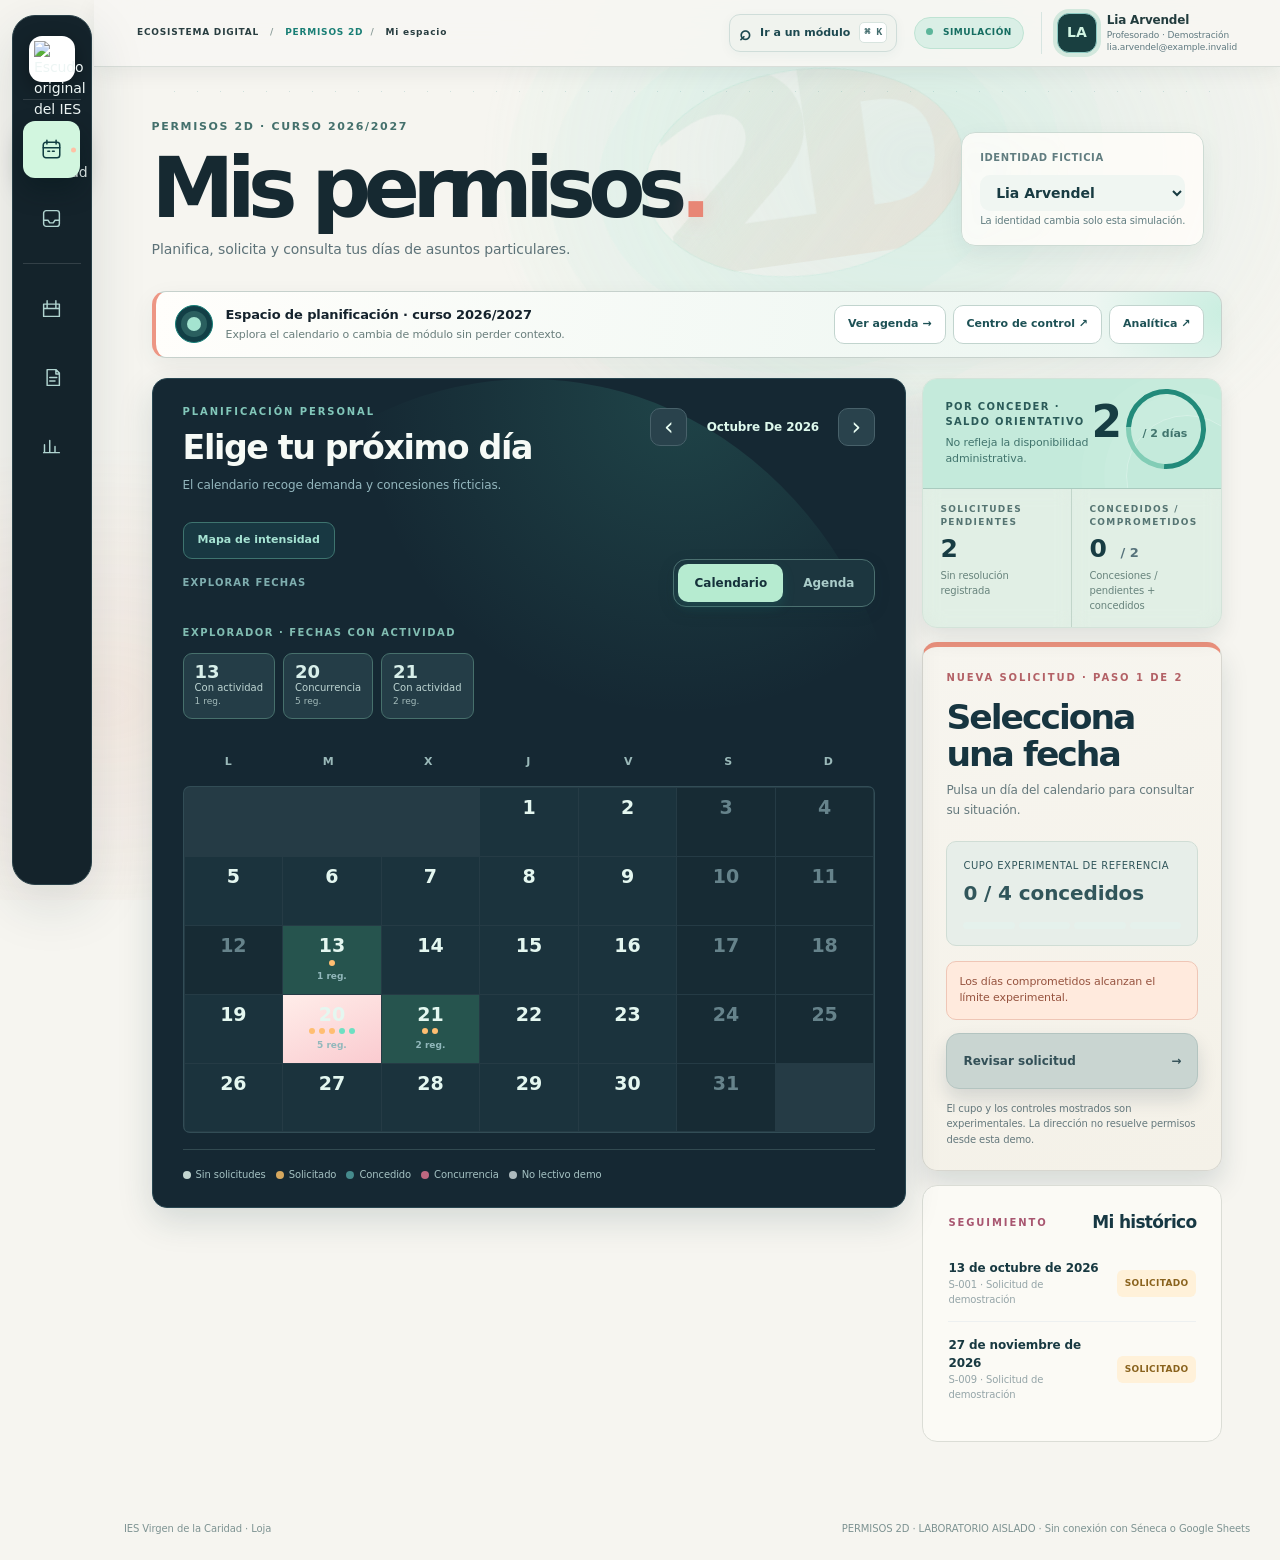
==== index.html @ 1e41b41d "Add files via upload" ====
<!doctype html>
<html lang="es"><head><meta charset="utf-8"><meta name="viewport" content="width=device-width,initial-scale=1"><meta name="color-scheme" content="light"><title>PERMISOS 2D · Atelier interactivo · Laboratorio</title><meta name="description" content="Laboratorio de diseño de PERMISOS 2D. Datos sintéticos, sin conexión administrativa."><link rel="stylesheet" href="styles.css"><link rel="stylesheet" href="premium.css"><link rel="stylesheet" href="studio.css"><link rel="stylesheet" href="atelier.css"></head>
<body>
<div class="app-shell">
 <div class="nav-backdrop" id="navBackdrop" hidden></div>
 <aside class="sidebar" id="sidebar" aria-label="Menú principal">
  <div class="brand"><div class="brand-logo"><img src="assets/escudo-ies.png" alt="Escudo original del IES Virgen de la Caridad"></div><div class="brand-copy"><b>PERMISOS <span>2D</span></b><small>Gestión de permisos docentes</small></div></div>
  <div class="school">IES VIRGEN DE LA CARIDAD <span>LOJA · 2026/2027</span></div>
  <p class="sidebar-caption">EXPERIENCIAS DE DEMOSTRACIÓN</p>
  <nav aria-label="Experiencias">
   <button class="side-link active" type="button" data-route="teacher" aria-current="page"><span class="nav-ico">▦</span><span>Mi espacio</span><span class="side-hint">Profesorado</span></button>
   <button class="side-link" type="button" data-route="inbox"><span class="nav-ico">▤</span><span>Centro de control</span><span class="side-hint">Dirección</span></button>
  </nav>
  <div class="side-divider"></div><p class="sidebar-caption">DIRECCIÓN · ÁREAS DE TRABAJO</p>
  <nav aria-label="Módulos de Dirección" class="sub-navigation">
   <button class="side-link" type="button" data-route="calendar"><span class="nav-ico">▦</span><span>Ocupación</span></button>
   <button class="side-link" type="button" data-route="ledger"><span class="nav-ico">◫</span><span>Resoluciones</span></button>
   <button class="side-link" type="button" data-route="analytics"><span class="nav-ico">▥</span><span>Analítica y memoria</span></button>
  </nav>
  <div class="sidebar-bottom"><span class="green-dot"></span> MODO LABORATORIO <small>Información sintética · No equivale a un procedimiento oficial</small></div>
 </aside>
 <div class="workspace">
  <header class="topbar"><div class="top-left"><button id="menuToggle" class="icon-button menu-trigger" type="button" aria-label="Abrir menú" aria-expanded="false">☰</button><div class="breadcrumbs">ECOSISTEMA DIGITAL <span>/</span> <b>PERMISOS 2D</b><span>/</span> <strong id="breadcrumb">Mi espacio</strong></div></div><div class="top-actions"><span class="demo-label"><span class="green-dot"></span> SIMULACIÓN</span><div class="account"><span class="account-avatar" id="avatar">LA</span><span class="account-info"><strong id="identityName">Lia Arvendel</strong><small id="identityRole">Profesorado · Identidad inventada</small><small id="identityEmail">lia.arvendel@example.invalid</small></span></div></div></header>
  <main id="main">
   <section id="teacherView" class="route-view">
    <div class="intro-line"><div><span class="eyebrow">PERMISOS 2D · CURSO 2026/2027</span><h1>Mis permisos<span class="accent">.</span></h1><p>Planifica, solicita y consulta tus días de asuntos particulares.</p></div><div class="switch-person"><label for="teacherSelect">IDENTIDAD FICTICIA</label><select id="teacherSelect" aria-label="Elegir docente ficticio"></select><small>La identidad cambia solo esta simulación.</small></div></div>
    <div class="teacher-summary" id="teacherSummary" aria-live="polite"></div>
    <div class="teacher-layout"><section class="surface calendar-surface" aria-labelledby="teacherCalendarTitle"><div class="section-head"><div><span class="eyebrow">PLANIFICACIÓN PERSONAL</span><h2 id="teacherCalendarTitle">Elige tu próximo día</h2><p>El calendario recoge demanda y concesiones ficticias.</p></div><div class="month-switch"><button id="teacherPrev" class="icon-button" aria-label="Mes anterior" type="button">‹</button><strong id="teacherMonth"></strong><button id="teacherNext" class="icon-button" aria-label="Mes siguiente" type="button">›</button></div></div><div class="weekdays" aria-hidden="true"><span>L</span><span>M</span><span>X</span><span>J</span><span>V</span><span>S</span><span>D</span></div><div class="calendar-grid" id="teacherCalendar" aria-label="Calendario de solicitudes"></div><div class="legend"><span><i class="legend-dot open-dot"></i>Sin solicitudes</span><span><i class="legend-dot pending-dot"></i>Solicitado</span><span><i class="legend-dot granted-dot"></i>Concedido</span><span><i class="legend-dot conflict-dot"></i>Concurrencia</span><span><i class="legend-dot off-dot"></i>No lectivo demo</span></div></section>
     <aside class="teacher-rail"><section class="surface request-panel"><span class="eyebrow">NUEVA SOLICITUD · PASO 1 DE 2</span><h2 id="teacherSelectedTitle">Selecciona una fecha</h2><p id="teacherContext" class="muted">Pulsa un día para revisar sus condiciones.</p><div id="teacherOccupancy" class="occupancy-summary"></div><div id="teacherWarning" class="inline-warning" hidden></div><button id="requestButton" class="primary-button" type="button" disabled>Revisar solicitud <span>→</span></button><p class="legal-note">El cupo y los controles mostrados son experimentales. La dirección no resuelve permisos desde esta demo.</p></section>
      <section class="surface my-history"><div class="rail-head"><span class="eyebrow">SEGUIMIENTO</span><h2>Mi histórico</h2></div><div id="personalList"></div></section></aside></div>
   </section>

   <section id="directorView" class="route-view" hidden>
    <div class="intro-line admin-intro"><div><span class="eyebrow">DIRECCIÓN · DEMOSTRACIÓN SIN AUTORIZACIÓN REAL</span><h1 id="directorHeading">Centro de control<span class="accent">.</span></h1><p id="directorSubheading">Prioriza expedientes, consulta concurrencias y documenta decisiones ficticias.</p></div><div class="director-info">CURSO 2026/2027 <small>Registro de prueba no persistente</small></div></div>
    <div class="director-tabs" role="navigation" aria-label="Secciones de Dirección"><button type="button" data-route="inbox" class="tab active">Bandeja</button><button type="button" data-route="calendar" class="tab">Calendario</button><button type="button" data-route="ledger" class="tab">Resoluciones</button><button type="button" data-route="analytics" class="tab">Analítica y memoria</button></div>
    <section id="inboxPage" class="director-page"><div class="director-metrics" id="directorMetrics"></div><div class="inbox-layout"><section class="surface inbox-card"><div class="section-head"><div><span class="eyebrow">BANDEJA OPERATIVA</span><h2>Solicitudes registradas</h2><p>Selecciona un expediente para consultar su contexto.</p></div></div><div class="filters"><input id="queueSearch" type="search" placeholder="Buscar docente o fecha" aria-label="Buscar docente o fecha"><select id="queueFilter" aria-label="Filtrar por estado"><option value="ALL">Todos los estados</option><option>SOLICITADO</option><option>CONCEDIDO</option><option>DENEGADO</option><option>DISFRUTADO</option></select></div><div class="table-wrap"><table><thead><tr><th>FECHA SOLICITADA</th><th>DOCENTE DEMO</th><th>ESTADO</th><th>EXPEDIENTE</th></tr></thead><tbody id="queueBody"></tbody></table></div></section><aside class="surface case-panel" id="casePanel"><span class="eyebrow">EXPEDIENTE · CONTEXTO</span><h2 id="caseTitle">Selecciona un expediente</h2><p id="caseMeta" class="muted">Información descriptiva para revisión humana.</p><div id="caseNumbers" class="case-numbers"></div><div id="caseApplicants" class="case-applicants"></div><div class="case-rule"><strong>Criterios y límites</strong><p>Cupo orientativo de 4, sin adjudicación automática. La priorización, el calendario y los plazos requieren contraste normativo. Las concesiones preexistentes no se desplazan en esta demo.</p></div></aside></div></section>
    <section id="calendarPage" class="director-page" hidden><div class="admin-calendar-layout"><section class="surface calendar-surface"><div class="section-head"><div><span class="eyebrow">OCUPACIÓN DEL CENTRO</span><h2>Calendario de concurrencias</h2><p>Fechas con solicitudes y concesiones registradas en el laboratorio.</p></div><div class="month-switch"><button id="adminPrev" type="button" class="icon-button" aria-label="Mes anterior">‹</button><strong id="adminMonth"></strong><button id="adminNext" type="button" class="icon-button" aria-label="Mes siguiente">›</button></div></div><div class="weekdays" aria-hidden="true"><span>L</span><span>M</span><span>X</span><span>J</span><span>V</span><span>S</span><span>D</span></div><div class="calendar-grid" id="adminCalendar"></div><div class="legend"><span><i class="legend-dot pending-dot"></i>Solicitado</span><span><i class="legend-dot granted-dot"></i>Concedido</span><span><i class="legend-dot conflict-dot"></i>Concurrencia</span><span><i class="legend-dot off-dot"></i>No lectivo demo</span></div></section><aside class="surface calendar-context" id="adminDateContext"><span class="eyebrow">DETALLE DE OCUPACIÓN</span><h2>Selecciona una fecha</h2><p>Consulta las solicitudes del día y los espacios sin conceder.</p></aside></div></section>
    <section id="ledgerPage" class="director-page" hidden><div class="ledger-layout"><section class="surface ledger-form-card"><span class="eyebrow">REGISTRO EXPERIMENTAL · NO PERSISTENTE</span><h2>Documentar una resolución ficticia</h2><p class="muted">Las decisiones se conservan solo durante esta sesión. No conceden ni deniegan un permiso real.</p><form id="decisionForm"><label>Solicitud de referencia<select id="decisionRequest" required></select></label><div class="form-row"><label>Resultado<select id="decisionOutcome"><option>CONCEDIDO</option><option>DENEGADO</option></select></label><label>Fecha de resolución<input id="decisionDate" type="date" required></label></div><label>Motivación<input id="decisionReason" maxlength="220" required placeholder="Motivo concreto de la simulación"></label><label>Referencia del criterio<input id="decisionRule" maxlength="160" required placeholder="Referencia demostrativa o pendiente de validar"></label><label>Observaciones<textarea id="decisionNotes" rows="3" maxlength="400" placeholder="Opcional"></textarea></label><div class="form-buttons"><button id="resetDecision" type="reset" class="secondary-button">Limpiar</button><button class="primary-button" type="submit">Registrar resolución ficticia</button></div><p role="status" id="decisionFeedback" class="form-feedback" aria-live="polite"></p></form></section><section class="surface ledger-history"><span class="eyebrow">TRAZABILIDAD DE SESIÓN</span><h2>Historial de resoluciones</h2><div id="decisionHistory"></div></section></div></section>
    <section id="analyticsPage" class="director-page" hidden><div class="analytics-toolbar"><div><span class="eyebrow">ANALÍTICA DESCRIPTIVA</span><h2>Demanda y memoria</h2><p class="muted">Indicadores exploratorios basados exclusivamente en datos sintéticos.</p></div><div class="analytics-actions"><label>Periodo<select id="periodFilter"><option value="all">Curso completo</option><option value="1">Primer trimestre</option><option value="2">Segundo trimestre</option><option value="3">Tercer trimestre</option></select></label><button id="printReport" type="button" class="primary-button print-button">Preparar informe imprimible ↗</button></div></div><div class="analytics-kpis" id="analyticsKpis"></div><div class="analytics-panels"><section class="surface chart-card"><div class="chart-head"><h3>Demanda mensual</h3><span>Solicitudes por fecha solicitada</span></div><div id="monthlyChart"></div></section><section class="surface chart-card"><div class="chart-head"><h3>Distribución semanal</h3><span>Días de lunes a viernes</span></div><div id="weekdayChart"></div></section><section class="surface chart-card"><div class="chart-head"><h3>Fechas más demandadas</h3><span>Solicitudes y concurrencias</span></div><div id="topDates"></div></section><section class="surface chart-card"><div class="chart-head"><h3>Próximos a no lectivos</h3><span>Adyacencia · no se infiere intención</span></div><div id="adjacentChart"></div></section><section class="surface chart-card"><div class="chart-head"><h3>Resoluciones y motivos</h3><span>Solo motivos expresamente registrados</span></div><div id="decisionChart"></div></section><section class="surface chart-card"><div class="chart-head"><h3>Criterios consignados</h3><span>Historial experimental de la sesión</span></div><div id="rulesChart"></div></section></div><p class="analytics-limitation">Limitaciones: los datos no proceden del centro; el calendario de la demo no representa el calendario oficial completo. La proximidad a días no lectivos no demuestra motivación. La fecha solicitada, la fecha de solicitud, la resolución y el disfrute efectivo deben registrarse por separado en el sistema real. Los informes definitivos exigirán validación normativa, estadística y documental.</p></section>
   </section>
  </main>
  <footer class="page-footer">IES Virgen de la Caridad · Loja <span>PERMISOS 2D · LABORATORIO AISLADO · Sin conexión con Séneca o Google Sheets</span></footer>
 </div>
</div>
<div class="modal-layer" id="requestModal" hidden><div class="modal-backdrop" data-close-modal></div><section class="modal-dialog" role="dialog" aria-modal="true" aria-labelledby="modalTitle"><span class="eyebrow">NUEVA SOLICITUD · PASO 2 DE 2</span><h2 id="modalTitle">Revisar antes de confirmar</h2><p>Los datos se registrarán solo en esta sesión de demostración.</p><div id="modalReview"></div><div class="modal-actions"><button id="modalCancel" type="button" class="secondary-button">Volver sin registrar</button><button id="modalConfirm" type="button" class="primary-button">Registrar solicitud ficticia</button></div></section></div>
<script src="data.js"></script><script src="app.js"></script><script src="microinteractions.js"></script><script src="studio.js"></script><script src="atelier.js"></script>
</body></html>
---- styles.css ----
:root{--nav:#102b35;--nav-2:#163a45;--teal:#126c78;--teal-dark:#0b5661;--ink:#1b3640;--muted:#687f88;--coral:#d18f80;--maroon:#853650;--border:#dce7e7;--paper:#fff;--bg:#f1f5f4;--soft:#edf6f4;--amber:#a16b28;--rose:#a4455c;--green:#267b6d;--shadow:0 8px 28px #173e4a08}
*{box-sizing:border-box}html{scroll-behavior:smooth}body{margin:0;background:var(--bg);color:var(--ink);font:14px/1.5 Inter,'Segoe UI',Arial,sans-serif}button,input,select,textarea{font:inherit}button{cursor:pointer}button:disabled{cursor:not-allowed;opacity:.46}button:focus-visible,input:focus-visible,select:focus-visible,textarea:focus-visible{outline:3px solid #ffb088;outline-offset:2px}a{color:var(--teal)}[hidden]{display:none!important}h1,h2,h3,p{margin-top:0}.app-shell{display:grid;grid-template-columns:250px minmax(0,1fr);min-height:100vh}.sidebar{position:sticky;top:0;height:100vh;background:linear-gradient(165deg,var(--nav),#173f49);color:#edf5f4;padding:25px 15px 18px;display:flex;flex-direction:column;z-index:25;min-width:0}.brand{display:flex;align-items:center;gap:11px;padding:2px 9px}.brand-logo{height:47px;width:47px;flex-shrink:0;background:white;display:grid;place-items:center;border-radius:12px;padding:5px}.brand-logo img{display:block;width:100%;height:100%;object-fit:contain}.brand-copy b{display:block;font-size:17px;letter-spacing:-.7px;line-height:1.2;white-space:nowrap}.brand-copy b span{color:#efa69b}.brand-copy small{display:block;font-size:9px;color:#b7cdd0;margin-top:3px;line-height:1.35}.school{font-size:9px;letter-spacing:1.5px;color:#d3dfe0;margin:33px 13px 31px;font-weight:700}.school span{display:block;color:#9ab9bf;margin-top:4px;font-weight:500}.sidebar-caption{font-size:9px;letter-spacing:1.7px;color:#87afb7;font-weight:800;margin:0 12px 13px}.side-link{border:0;border-radius:10px;background:transparent;color:#c2d4d5;padding:13px 11px;text-align:left;width:100%;display:flex;align-items:center;gap:10px;min-height:46px;margin-bottom:4px;font-size:12px;font-weight:650;white-space:nowrap;transition:background .15s}.side-link:hover{background:#ffffff14}.side-link.active{background:#ffffff20;color:white;box-shadow:inset 3px 0 var(--coral)}.nav-ico{font-size:17px;line-height:1;width:20px;text-align:center;color:#9dc5c8}.side-hint{font-size:9px;font-weight:400;margin-left:auto;color:#a3bec2}.side-divider{border-top:1px solid #ffffff18;margin:18px 10px 21px}.sidebar-bottom{font-size:10px;letter-spacing:.8px;font-weight:700;color:#afe6cf;margin:auto 10px 0;border-top:1px solid #ffffff2c;padding-top:19px}.sidebar-bottom small{display:block;color:#a3bcc0;line-height:1.6;font-weight:400;font-size:11px;letter-spacing:0;margin-top:9px}.green-dot{display:inline-block;background:#5cb59a;width:7px;height:7px;border-radius:50%;margin-right:6px}.workspace{min-width:0;display:flex;flex-direction:column}.topbar{min-height:76px;display:flex;align-items:center;justify-content:space-between;gap:18px;padding:13px 30px;border-bottom:1px solid var(--border);background:#fff}.top-left,.top-actions{display:flex;align-items:center;gap:17px;min-width:0}.breadcrumbs{font-size:10px;letter-spacing:1px;font-weight:700;color:#72909a;white-space:nowrap}.breadcrumbs b{color:var(--teal)}.breadcrumbs strong{color:#264d57}.breadcrumbs span{color:#b8cacc;margin:0 7px}.demo-label{padding:8px 11px;border-radius:30px;color:#287769;background:#e7f6ef;white-space:nowrap;font-size:9px;font-weight:750;letter-spacing:.5px}.account{display:flex;align-items:center;gap:10px;padding-left:15px;border-left:1px solid var(--border);max-width:275px}.account-avatar{height:40px;width:40px;flex-shrink:0;display:grid;place-items:center;background:#e5efef;color:var(--teal-dark);border:1px solid #d0e2e1;border-radius:12px;font-weight:800}.account-info{display:flex;flex-direction:column;line-height:1.4;min-width:0}.account-info strong{font-size:11px}.account-info small{font-size:9px;color:#748c92;overflow-wrap:anywhere}.menu-trigger{display:none}main{width:100%;max-width:1740px;margin:0 auto;padding:34px clamp(18px,3.2vw,52px);flex:1}.intro-line{display:flex;align-items:center;justify-content:space-between;gap:28px;margin-bottom:26px}.eyebrow{display:block;color:#a45c71;letter-spacing:1.9px;font-size:10px;font-weight:800;text-transform:uppercase}.intro-line h1{font-weight:800;font-size:clamp(30px,3.4vw,43px);line-height:1.15;letter-spacing:-1.8px;margin:10px 0}.accent{color:#b75d78}.intro-line p{color:var(--muted);margin:0;font-size:14px}.switch-person,.director-info{border:1px solid var(--border);background:var(--paper);border-radius:13px;padding:14px 16px;min-width:238px}.switch-person label{display:block;color:#778c94;font-size:9px;letter-spacing:1.2px;font-weight:800}.switch-person select{width:100%;border:0;font-size:14px;font-weight:750;color:var(--ink);background:white;padding:8px 18px 3px 0}.switch-person small,.director-info small{display:block;color:#91a4a8;font-size:10px;margin-top:2px}.teacher-summary{background:#fff;border:1px solid var(--border);border-radius:16px;display:grid;grid-template-columns:1.15fr 1fr 1fr;align-items:stretch;margin-bottom:19px;box-shadow:var(--shadow)}.summary-item{padding:20px 25px;position:relative}.summary-item:not(:last-child){border-right:1px solid var(--border)}.summary-item small{font-size:10px;font-weight:800;letter-spacing:1px;color:#7b9299;display:block}.summary-item strong{font-size:28px;font-weight:800;letter-spacing:-.9px;display:block;margin:3px 0}.summary-item span{color:#66838c;font-size:11px}.summary-item.highlight{background:#115f6a;color:white;border-radius:15px 0 0 15px}.summary-item.highlight small,.summary-item.highlight span{color:#d1e8e9}.summary-item.highlight strong{color:white}.teacher-layout{display:grid;grid-template-columns:minmax(0,1.52fr) minmax(300px,.78fr);gap:20px;align-items:start}.surface{background:#fff;border:1px solid var(--border);border-radius:16px;box-shadow:var(--shadow);min-width:0}.calendar-surface{padding:27px}.section-head{display:flex;align-items:flex-start;justify-content:space-between;gap:17px;margin-bottom:27px}.section-head h2,.request-panel h2,.my-history h2,.case-panel h2,.calendar-context h2,.ledger-form-card h2,.ledger-history h2{font-size:21px;line-height:1.3;letter-spacing:-.7px;margin:7px 0}.section-head p,.muted{color:var(--muted);font-size:12px;margin-bottom:0;line-height:1.6}.month-switch{display:flex;align-items:center;justify-content:end;gap:8px;white-space:nowrap;margin-top:14px}.month-switch strong{font-size:12px;font-weight:750;min-width:120px;text-align:center}.icon-button{background:#fff;border:1px solid var(--border);border-radius:9px;min-width:34px;height:35px;padding:0 6px;color:#245866;font-size:24px;display:grid;place-items:center}.icon-button:hover{background:#eff7f5}.weekdays,.calendar-grid{display:grid;grid-template-columns:repeat(7,minmax(0,1fr));gap:7px}.weekdays{margin-bottom:9px}.weekdays span{text-align:center;padding:7px 0;font-size:10px;font-weight:800;letter-spacing:1px;color:#8ba0a5}.calendar-grid .blank{min-height:50px}.calendar-day{border:1px solid #e3ebeb;background:#fff;min-height:67px;border-radius:10px;padding:10px 5px;display:flex;flex-direction:column;align-items:center;justify-content:space-between;gap:3px;color:#31535a;font-size:13px;font-weight:750;transition:background .12s,border .12s}.calendar-day:hover{border-color:#3d8992;background:#f3fbf9}.calendar-day.off{color:#a3b0b1;background:#f3f5f5;border-style:dashed}.calendar-day.has-demand{background:#f8fbfa}.calendar-day.conflict{background:#fdf0ee;border-color:#e7b4ad}.calendar-day.selected{outline:2px solid #0f7887;outline-offset:0;background:#e8f6f3}.calendar-day .date-number{line-height:1}.calendar-day .occupancy-dots{display:flex;gap:3px;height:8px;align-items:center}.occupancy-dots i{height:6px;width:6px;border-radius:50%;background:#b6c8c8}.occupancy-dots i.SOLICITADO{background:#d5a75e}.occupancy-dots i.CONCEDIDO{background:#458b8d}.occupancy-dots i.DENEGADO{background:#bc6881}.occupancy-dots i.DISFRUTADO{background:#698eae}.day-count{font-size:8px;color:#7c979e}.legend{display:flex;flex-wrap:wrap;gap:10px 19px;border-top:1px solid var(--border);margin-top:20px;padding-top:17px;color:#758d94;font-size:10px}.legend span{display:flex;gap:5px;align-items:center}.legend-dot{width:8px;height:8px;border-radius:50%;display:inline-block}.open-dot{background:#c3d6d1}.pending-dot{background:#d5a75e}.granted-dot{background:#458b8d}.conflict-dot{background:#bd6880}.off-dot{background:#acb9bd}.teacher-rail{display:flex;flex-direction:column;gap:18px}.request-panel,.my-history{padding:25px}.request-panel h2{font-size:24px;margin:14px 0 8px}.occupancy-summary{margin:21px 0 15px;background:#f2f8f6;border:1px solid #dfece8;border-radius:12px;padding:16px}.occupancy-summary small{font-size:10px;color:#708d95;display:block;letter-spacing:.5px}.occupancy-summary strong{font-size:20px;display:block;margin-top:5px}.occupancy-meter{display:flex;gap:4px;margin-top:14px}.occupancy-meter i{height:7px;flex:1;border-radius:20px;background:#d6e6e3}.occupancy-meter i.used{background:#448a8c}.occupancy-meter i.pending{background:#d9aa65}.inline-warning{padding:12px;background:#fff3e9;color:#895338;border-radius:10px;font-size:11px;margin-bottom:13px}.primary-button,.secondary-button{padding:13px 16px;border:0;border-radius:10px;min-height:43px;font-size:12px;font-weight:800;display:inline-flex;align-items:center;justify-content:space-between;gap:12px}.primary-button{background:#0c6674;color:white}.primary-button:hover:not(:disabled){background:#0b5663}.secondary-button{background:#fff;border:1px solid #cfdfdf;color:#2a5964}.secondary-button:hover{background:#eff7f5}.request-panel>.primary-button{width:100%}.legal-note{margin:12px 0 0;font-size:10px;color:#8c9da0;line-height:1.55}.rail-head{display:flex;align-items:center;justify-content:space-between;margin-bottom:12px}.rail-head h2{margin:0;font-size:17px}.personal-row{display:flex;align-items:center;justify-content:space-between;gap:12px;padding:14px 0;border-bottom:1px solid #edf0f0;font-size:12px}.personal-row:last-child{border:0}.personal-row small{display:block;color:#95a5a8;font-size:10px}.status{display:inline-block;font-size:9px;padding:7px 8px;font-weight:800;letter-spacing:.3px;border-radius:6px;white-space:nowrap}.status.SOLICITADO{background:#fff1d9;color:#8a631e}.status.CONCEDIDO{background:#e2f4ee;color:#1d7162}.status.DENEGADO{background:#fce8ed;color:#ac425f}.status.DISFRUTADO{background:#ebeff9;color:#54749a}.empty{padding:25px 15px;color:#82999d;text-align:center;font-size:12px}.admin-intro{margin-bottom:22px}.director-info{font-size:11px;font-weight:800;letter-spacing:1px;color:var(--teal)}.director-tabs{display:flex;align-items:center;gap:4px;border-bottom:1px solid var(--border);margin-bottom:21px;overflow-x:auto}.tab{border:0;border-bottom:3px solid transparent;padding:13px 19px;background:transparent;color:#758b91;white-space:nowrap;font-size:12px;font-weight:750}.tab:hover{color:var(--teal)}.tab.active{color:var(--teal-dark);border-color:var(--teal)}.director-metrics{display:grid;grid-template-columns:repeat(4,minmax(0,1fr));background:#fff;border:1px solid var(--border);border-radius:15px;margin-bottom:19px}.director-metric{padding:19px 24px;text-align:left;border:0;background:none;color:var(--ink);min-width:0}.director-metric:not(:last-child){border-right:1px solid var(--border)}.director-metric:hover{background:#f5fbf9}.director-metric small{display:block;color:#84999d;font-size:10px;letter-spacing:1px;font-weight:750}.director-metric strong{font-size:30px;letter-spacing:-1px}.director-metric span{display:block;color:#728f95;font-size:10px}.inbox-layout{display:grid;grid-template-columns:minmax(0,1.6fr) minmax(290px,.8fr);gap:19px;align-items:start}.inbox-card,.case-panel,.calendar-context,.ledger-form-card,.ledger-history{padding:24px}.filters{display:flex;gap:9px;margin-bottom:12px}.filters input,.filters select,.analytics-actions select,.ledger-form-card input,.ledger-form-card select,.ledger-form-card textarea{border:1px solid #d3e1e1;border-radius:9px;background:white;color:var(--ink);padding:10px 12px;min-height:42px}.filters input{width:60%;min-width:0}.filters select{width:40%;min-width:0}.table-wrap{overflow-x:auto}table{border-collapse:collapse;width:100%;min-width:535px}th{text-align:left;color:#889ca2;font-size:9px;letter-spacing:.9px;padding:13px 10px;border-bottom:1px solid var(--border)}td{border-bottom:1px solid #e9efef;padding:13px 10px;font-size:11px}td strong{font-weight:700}tr.selected-row td{background:#f1f8f6}td button{background:white;color:var(--teal);border:1px solid #d9e5e3;border-radius:7px;padding:7px 10px;font-size:10px;font-weight:800}.case-numbers{display:grid;grid-template-columns:repeat(3,minmax(0,1fr));gap:8px;margin:23px 0}.case-numbers div{padding:13px 7px;background:#f0f7f5;border-radius:9px;text-align:center}.case-numbers strong{font-size:23px;display:block;color:#175f69}.case-numbers small{color:#719098;font-size:9px}.case-applicants{margin:10px 0 20px}.case-person{display:flex;gap:9px;align-items:center;justify-content:space-between;border-bottom:1px solid #e8eeee;padding:12px 0;font-size:11px}.case-person span:first-child{font-weight:700}.case-person small{display:block;color:#879b9e;font-size:9px}.case-rule{border-radius:10px;background:#f1f5f4;padding:16px;color:#456772}.case-rule strong{font-size:11px}.case-rule p{margin:8px 0 0;font-size:10px;line-height:1.65}.admin-calendar-layout{display:grid;grid-template-columns:minmax(0,1.45fr) minmax(285px,.8fr);gap:19px;align-items:start}.calendar-context h2{font-size:22px;margin:14px 0}.calendar-context .case-person{align-items:flex-start}.ledger-layout{display:grid;grid-template-columns:minmax(0,.95fr) minmax(0,1.1fr);gap:19px;align-items:start}.ledger-form-card h2{margin:10px 0}.ledger-form-card form{margin-top:22px}.ledger-form-card label{font-size:11px;font-weight:750;color:#54717a;display:flex;flex-direction:column;gap:6px;margin:0 0 15px}.ledger-form-card input,.ledger-form-card select,.ledger-form-card textarea{width:100%;font-size:12px}.form-row{display:grid;grid-template-columns:1fr 1fr;gap:12px}.form-buttons{display:flex;justify-content:flex-end;gap:10px}.form-feedback{font-size:12px;color:var(--green);min-height:18px;margin-top:12px}.ledger-item{padding:18px 0;border-bottom:1px solid #e5eeee}.ledger-item strong{font-size:12px}.ledger-item p{margin:4px 0;color:#68848b;font-size:11px}.ledger-item small{font-size:10px;color:#91a5aa}.ledger-item .status{margin-bottom:6px}.analytics-toolbar{display:flex;align-items:flex-end;justify-content:space-between;gap:20px;margin:0 0 22px}.analytics-toolbar h2{font-size:25px;letter-spacing:-.8px;margin:7px 0}.analytics-actions{display:flex;align-items:end;gap:12px}.analytics-actions label{display:flex;flex-direction:column;gap:6px;color:#738a91;font-size:10px;font-weight:750}.analytics-actions select{min-width:155px}.print-button{white-space:nowrap}.analytics-kpis{display:grid;grid-template-columns:repeat(4,1fr);gap:12px;margin:0 0 18px}.analytics-kpi{background:#fff;border:1px solid var(--border);border-radius:12px;padding:16px 18px}.analytics-kpi small{font-size:10px;color:#748f95}.analytics-kpi strong{display:block;font-size:26px;margin:5px 0}.analytics-kpi span{font-size:10px;color:#91a1a6}.analytics-panels{display:grid;grid-template-columns:repeat(2,minmax(0,1fr));gap:17px}.chart-card{padding:23px}.chart-head{display:flex;flex-direction:column;margin-bottom:16px}.chart-head h3{font-size:16px;margin:0 0 3px}.chart-head span{color:#91a2a6;font-size:10px}.bar-row{display:grid;grid-template-columns:66px minmax(0,1fr) 24px;align-items:center;gap:9px;margin:9px 0;font-size:11px;color:#657f86}.bar-row strong{text-align:right;font-size:11px}.bar-track{height:9px;background:#e9f0ee;border-radius:20px;overflow:hidden}.bar-track span{display:block;height:100%;background:#438e95;border-radius:20px}.top-row{display:flex;width:100%;justify-content:space-between;padding:12px 0;border:0;border-bottom:1px solid #ecf0ef;background:none;text-align:left;color:#335e67;font-size:12px}.top-row strong{color:#a75870}.top-row:hover{background:#f1f7f6}.number-highlight{font-size:48px;font-weight:850;color:var(--teal);line-height:1.2;letter-spacing:-1px}.analytics-limitation{font-size:11px;line-height:1.75;color:#7d9096;padding:14px 0 0;margin:0}.page-footer{padding:15px 30px 24px;display:flex;justify-content:space-between;gap:20px;color:#8da1a4;font-size:10px;max-width:1740px;width:100%;margin:auto}.modal-layer{position:fixed;inset:0;z-index:45;display:grid;place-items:center;padding:18px}.modal-backdrop{position:absolute;inset:0;background:#0c2933bb}.modal-dialog{position:relative;z-index:1;background:#fff;width:min(100%,500px);border-radius:18px;max-height:90dvh;overflow:auto;padding:28px;box-shadow:0 30px 80px #001d2755}.modal-dialog h2{font-size:25px;line-height:1.2;margin:13px 0 8px}.modal-dialog>p{color:var(--muted);font-size:12px}.modal-review-row{display:flex;justify-content:space-between;gap:15px;padding:13px 0;border-bottom:1px solid #edf0f0;font-size:12px}.modal-review-row span{color:#799098}.modal-review-row strong{text-align:right}.modal-actions{display:flex;gap:10px;justify-content:flex-end;margin-top:23px}.nav-backdrop{display:none}
@media(max-width:1360px){.teacher-layout{grid-template-columns:minmax(0,1.25fr) minmax(280px,.8fr)}.inbox-layout{grid-template-columns:minmax(0,1.3fr) minmax(270px,.8fr)}.breadcrumbs{font-size:9px}.topbar{padding-inline:18px}main{padding-inline:24px}}
@media(max-width:1180px){.app-shell{grid-template-columns:206px minmax(0,1fr)}.sidebar{padding-inline:10px}.brand{gap:7px}.brand-logo{width:40px;height:40px}.brand-copy b{font-size:15px}.brand-copy small{font-size:8px}.side-hint{display:none}.teacher-layout,.inbox-layout,.admin-calendar-layout,.ledger-layout{grid-template-columns:1fr}.teacher-rail{display:grid;grid-template-columns:1fr 1fr}.case-panel,.calendar-context{min-height:0}.calendar-day{min-height:62px}.top-actions{gap:9px}.account{max-width:200px}.account-info small:last-child{display:none}.analytics-panels{gap:12px}}
@media(max-width:900px){.app-shell{display:block}.sidebar{position:fixed;transform:translateX(-105%);width:min(285px,85vw);transition:transform .18s;box-shadow:9px 0 30px #00192433}.sidebar.open{transform:translateX(0)}.nav-backdrop:not([hidden]){display:block;position:fixed;inset:0;background:#0e253aa0;z-index:20}.menu-trigger{display:grid}.topbar{min-height:65px}.breadcrumbs{font-size:10px}main{padding:23px 22px}.teacher-layout{grid-template-columns:minmax(0,1.3fr) minmax(260px,1fr)}.teacher-rail{display:flex}.calendar-surface{padding:18px}.account-info small{display:none}.analytics-kpis{grid-template-columns:repeat(2,minmax(0,1fr))}}
@media(max-width:740px){.teacher-layout{grid-template-columns:1fr}.teacher-rail{display:grid;grid-template-columns:1fr 1fr}.intro-line{align-items:stretch;flex-direction:column;gap:15px}.switch-person,.director-info{min-width:0;align-self:stretch}.breadcrumbs{letter-spacing:0;font-size:9px}.demo-label{display:none}.teacher-summary{grid-template-columns:repeat(3,minmax(0,1fr))}.summary-item{padding:15px 10px}.summary-item strong{font-size:24px}.summary-item small,.summary-item span{font-size:9px}.analytics-toolbar{align-items:stretch;flex-direction:column}.analytics-actions{justify-content:space-between}.analytics-panels{grid-template-columns:1fr}.page-footer{flex-direction:column}.calendar-day{min-height:61px}}
@media(max-width:510px){main{padding:19px 12px}.topbar{padding:10px 12px}.breadcrumbs>span:first-of-type,.breadcrumbs>b{display:none}.breadcrumbs>span:nth-of-type(2){display:none}.top-actions{gap:4px}.account{padding-left:0;border:0}.account-avatar{width:34px;height:34px;font-size:11px}.account-info strong{font-size:10px}.intro-line h1{font-size:33px}.teacher-summary{grid-template-columns:1fr 1fr}.summary-item.highlight{grid-column:1/-1;border-radius:15px 15px 0 0}.summary-item:nth-child(2){border-right:1px solid var(--border)}.summary-item{min-height:72px}.summary-item.highlight{padding:15px 19px}.summary-item.highlight strong{display:inline;margin-right:8px}.teacher-rail{display:flex}.section-head{flex-direction:column;gap:10px;margin-bottom:18px}.month-switch{margin:0;align-self:flex-end}.calendar-surface,.request-panel,.my-history,.inbox-card,.case-panel,.calendar-context,.ledger-form-card,.ledger-history,.chart-card{padding:17px}.weekdays,.calendar-grid{gap:4px}.calendar-day{min-height:46px;padding:6px 2px;font-size:12px;border-radius:7px}.calendar-day .day-count{display:none}.calendar-day .occupancy-dots{gap:2px}.occupancy-dots i{width:4px;height:4px}.legend{gap:8px;font-size:9px}.director-metrics{grid-template-columns:repeat(2,1fr)}.director-metric:nth-child(2){border-right:0}.director-metric:nth-child(-n+2){border-bottom:1px solid var(--border)}.director-metric{padding:14px}.director-metric strong{font-size:25px}.tab{padding:12px 13px}.form-row{grid-template-columns:1fr;gap:0}.form-buttons,.modal-actions{flex-direction:column}.form-buttons button,.modal-actions button{width:100%;justify-content:center}.analytics-actions{align-items:stretch;flex-direction:column}.print-button{justify-content:center}.analytics-kpis{gap:8px}.analytics-kpi{padding:12px}.analytics-kpi strong{font-size:22px}.chart-card{padding:17px}.page-footer{padding-inline:12px}}
@media(prefers-reduced-motion:reduce){*,*:before,*:after{scroll-behavior:auto!important;animation:none!important;transition:none!important}}
@media print{.sidebar,.topbar,.page-footer,.director-tabs,.filters,.analytics-actions{display:none!important}.app-shell{display:block}main{padding:0}.surface{box-shadow:none}.director-page:not(#analyticsPage),#teacherView{display:none!important}#analyticsPage{display:block!important}.analytics-panels{grid-template-columns:1fr 1fr}.chart-card{break-inside:avoid}body{background:white}}
/* Revisión visual: el control de menú aparece exclusivamente en tablet/móvil. */
.icon-button.menu-trigger{display:none}
@media(max-width:900px){.icon-button.menu-trigger{display:grid}}
@media(max-width:510px){.breadcrumbs strong:before{content:' / ';color:#9bb0b3}}
---- premium.css ----
/* PERMISOS 2D · Laboratorio visual inmersivo · experimental
   Solo presentación, sin mutar el contrato DemoAdapter. */
:root{
 --nav:#071c27;--nav-2:#092f39;--teal:#167f83;--teal-dark:#0c606c;
 --ink:#142d39;--muted:#667e88;--coral:#e59a82;--maroon:#993f5c;
 --bg:#eef1f0;--border:#d7e5e1;--paper:#fff;--soft:#e5f3ef;
 --shadow:0 16px 46px rgba(16,47,52,.07),0 2px 8px rgba(8,29,39,.025)
}
html{scroll-behavior:smooth}
body{font-family:Inter,ui-sans-serif,system-ui,-apple-system,"Segoe UI",sans-serif; background:#eef1ee;letter-spacing:-.008em;}
body::before{content:'';position:fixed;inset:0;pointer-events:none;z-index:-1;background:radial-gradient(ellipse 48% 50% at 84% 9%,rgba(136,212,190,.20),transparent),radial-gradient(ellipse 48% 58% at 36% 89%,rgba(224,165,154,.14),transparent)}
.app-shell{grid-template-columns:252px minmax(0,1fr)}
.sidebar{background:linear-gradient(148deg,#071f2c 0%,#0d2b34 65%,#0c4245 130%);box-shadow:16px 0 46px #081c2720;border-right:1px solid #264650;isolation:isolate;overflow:hidden}
.sidebar::before{content:'';position:absolute;inset:30% -90px -30% auto;width:250px;pointer-events:none;background:radial-gradient(ellipse at 45% 55%,rgba(74,180,162,.19),transparent 65%);z-index:-1}
.sidebar::after{content:'';position:absolute;left:-75px;bottom:-115px;height:230px;width:230px;border:1px solid rgba(137,212,198,.12);border-radius:50%;box-shadow:0 0 0 30px rgba(137,212,198,.018),0 0 0 65px rgba(137,212,198,.015);pointer-events:none}
.brand{padding:9px 8px 21px;margin-bottom:4px;border-bottom:1px solid #ffffff1c}
.brand-logo{width:51px;height:51px;border-radius:16px;box-shadow:0 8px 26px #020e1677;background:#ffffff}
.brand-copy b{font-size:18px;letter-spacing:-.9px}
.brand-copy b span{color:#ffae99}
.brand-copy small{color:#b0c8ca;letter-spacing:0}
.school{margin:21px 13px 31px;font-size:9px;color:#d6e9e7;letter-spacing:1.8px}
.school span{color:#7eadaf}
.sidebar-caption{color:#6d9e9f;font-size:9px;letter-spacing:1.8px}
.side-link{min-height:52px;position:relative;border-radius:12px;margin-bottom:5px;color:#9ebdc0;transition:transform .24s cubic-bezier(.2,.8,.2,1),background .24s,color .24s,padding .24s}
.side-link:hover{color:#fff;background:#ffffff13;transform:translateX(3px)}
.side-link.active{color:#fff;background:linear-gradient(100deg,#ffffff26,#ffffff0b);box-shadow:inset 3px 0 #eda18e,0 8px 19px #0000001c}
.side-link.active::after{content:'';height:6px;width:6px;border-radius:50%;background:#f2a48d;position:absolute;right:9px;top:50%;transform:translateY(-50%);box-shadow:0 0 0 5px #f2a48d22}
.nav-ico{width:25px;height:27px;border-radius:7px;background:#ffffff0f;display:grid;place-items:center;font-size:15px;color:#94cac7;transition:background .2s,transform .2s}
.side-link.active .nav-ico{background:#53a89c31;color:#f2baab;transform:scale(1.05)}
.side-hint{padding-right:7px}
.sidebar-bottom{position:relative;z-index:1;color:#a0eed5;border-color:#ffffff25}
.topbar{position:sticky;top:0;z-index:18;min-height:75px;background:rgba(250,253,251,.82);backdrop-filter:blur(22px) saturate(130%);-webkit-backdrop-filter:blur(22px) saturate(130%);border-bottom:1px solid #c7d9d6b0;box-shadow:0 2px 22px #172e2a05}
.breadcrumbs{letter-spacing:.8px;color:#849b9b}
.breadcrumbs b{color:#226f70}
.breadcrumbs strong{color:#16343e}
.demo-label{border:1px solid #b7decf;background:linear-gradient(125deg,#f3faf6,#e0f2ec);color:#26796c;box-shadow:0 4px 13px #2c89701c}
.account-avatar{background:linear-gradient(145deg,#145f66,#31938d);color:#fff;border:1px solid #8dcac3;box-shadow:0 6px 18px #1d797331}
.account-info strong{font-size:12px;letter-spacing:-.2px}
main{max-width:1720px;padding-top:29px}
.intro-line{position:relative;isolation:isolate;overflow:hidden;padding:30px 34px;min-height:176px;margin-bottom:20px;border-radius:22px;background:linear-gradient(117deg,#092a38 8%,#0e5760 64%,#156d6d 115%);box-shadow:0 18px 40px #0f40402d;color:#fff;align-items:center}
.intro-line::before{content:'';position:absolute;z-index:-1;pointer-events:none;width:340px;height:340px;border:1px solid #9ce4d344;box-shadow:0 0 0 47px #9ce4d310,0 0 0 96px #9ce4d30b,0 0 0 140px #9ce4d307;border-radius:50%;right:22%;top:-190px;animation:orb-float 11s ease-in-out infinite alternate}
.intro-line::after{content:'';position:absolute;z-index:-1;inset:0;background:radial-gradient(circle at 62% 100%,#86ead226,transparent 42%),radial-gradient(circle at 90% 8%,#f8a69a36,transparent 29%);pointer-events:none}
.intro-line .eyebrow{color:#80c8bb;font-size:10px;letter-spacing:2.2px}
.intro-line h1{color:white;font-size:clamp(36px,3.75vw,56px);line-height:1.05;letter-spacing:-2.6px;font-weight:820;margin:12px 0 13px}
.intro-line h1 .accent{color:#f6a69c;text-shadow:0 0 22px #f9a49a66}
.intro-line p{color:#bddad7;font-size:14px;max-width:560px;line-height:1.65}
.switch-person,.director-info{position:relative;min-width:230px;background:#ffffff13;backdrop-filter:blur(14px);border:1px solid #a8e3d03c;border-radius:16px;padding:17px 18px;box-shadow:inset 0 1px #ffffff24;color:#fff}
.switch-person label,.director-info{color:#ddf0ed;font-size:10px;letter-spacing:.6px}
.switch-person select{color:white;background:#ffffff12;border:1px solid #ffffff2a;border-radius:10px;padding:9px 12px;margin-top:10px;appearance:auto}
.switch-person select option{color:#153541;background:white}
.switch-person small,.director-info small{color:#a3d3cc}
.teacher-summary{border:0;background:transparent;box-shadow:none;gap:13px;grid-template-columns:1.3fr 1fr 1fr;margin-bottom:20px}
.summary-item{border:1px solid #d8e4e0!important;border-radius:17px!important;background:#ffffffc9;box-shadow:0 8px 22px #203d3808;backdrop-filter:blur(8px);min-height:130px;padding:23px 24px;transition:transform .28s cubic-bezier(.2,.8,.2,1),box-shadow .28s}
.summary-item:hover{transform:translateY(-4px);box-shadow:0 16px 38px #234f4419}
.summary-item.highlight{background:linear-gradient(135deg,#156f71,#209490);color:white;border:1px solid #428f8a!important;box-shadow:0 9px 25px #1c706d27}
.summary-item.highlight::after{content:'';position:absolute;width:120px;height:120px;right:-27px;bottom:-49px;border-radius:50%;border:1px solid #ffffff4b;box-shadow:0 0 0 22px #ffffff0d,0 0 0 45px #ffffff09}
.summary-item small{font-size:10px;color:#678589}
.summary-item strong{font-size:36px;margin:6px 0;letter-spacing:-1.5px}
.summary-item span{font-size:11px}
.surface{background:rgba(255,255,255,.96);border:1px solid #dbe6e2;border-radius:20px;box-shadow:0 15px 44px #23443b0c,0 2px 4px #17383405;transition:border-color .25s,box-shadow .3s,transform .3s}
.surface:hover{border-color:#c9dfd8;box-shadow:0 18px 49px #23443b13,0 2px 5px #17383408}
.teacher-layout{grid-template-columns:minmax(0,1.43fr) minmax(310px,.78fr);gap:18px}
/* El calendario es el objeto singular del producto: una superficie oscura con estados táctiles. */
.calendar-surface{background:linear-gradient(155deg,#102f3c,#0c2733);color:#f4faf8;border:1px solid #1b5361;padding:29px;box-shadow:0 20px 47px #10374332;position:relative;overflow:hidden;isolation:isolate}
.calendar-surface::before{content:'';position:absolute;z-index:-1;top:-145px;right:-120px;width:310px;height:310px;border-radius:50%;background:radial-gradient(circle,#5cc6b034,transparent 70%);pointer-events:none}
.calendar-surface:hover{box-shadow:0 25px 55px #10374342;border-color:#307480}
.calendar-surface h2{color:#f2fbf8;font-weight:780;font-size:26px;letter-spacing:-1px}
.calendar-surface .eyebrow{color:#a3cfc6}
.calendar-surface .section-head p{color:#8eb9b9}
.month-switch{margin-top:4px;gap:8px}
.month-switch strong{color:#f0faf8;text-transform:capitalize;min-width:135px;font-size:12px}
.calendar-surface .icon-button{background:#ffffff14;color:#e6fbf7;border:1px solid #ffffff28;backdrop-filter:blur(8px);border-radius:11px;width:37px;height:38px;transition:transform .2s,background .2s}
.calendar-surface .icon-button:hover{background:#ffffff31;transform:translateY(-2px)}
.weekdays span{color:#80a8a9;font-size:11px;letter-spacing:.5px}
.calendar-grid{gap:7px}
.calendar-day{min-height:70px;color:#deefec;background:#ffffff0b;border:1px solid #ffffff18;border-radius:12px;padding:10px 6px;position:relative;overflow:visible;transition:background .2s,border-color .2s,box-shadow .2s,transform .22s cubic-bezier(.2,.8,.2,1);isolation:isolate}
.calendar-day:hover{background:#ffffff20;color:#fff;border-color:#7ed5c3;transform:translateY(-3px);box-shadow:0 8px 14px #00000026;z-index:4}
.calendar-day.off{color:#70929a;background:#061b264a;border:1px dashed #52777b35}
.calendar-day.off:hover{background:#183c44;transform:none}
.calendar-day.has-demand{background:#1e50574d;border-color:#599f9b48;color:#f3fff9}
.calendar-day.conflict{background:#ad4a5960;border-color:#efa1999b;color:white;box-shadow:inset 0 0 0 1px #ec9c8852}
.calendar-day.selected,.calendar-day.selected:hover{background:linear-gradient(150deg,#64c7b1,#a4e2d0);border-color:#defff8;color:#0a3540;box-shadow:0 0 0 2px #102f3c,0 0 0 4px #8ad6c5,0 11px 24px #010f1970;transform:translateY(-2px)}
.calendar-day.selected .day-count{color:#164955}
.calendar-day .date-number{font-weight:720;font-size:14px}
.calendar-day .day-count{color:#80b4b2;font-size:9px;font-weight:600}
.occupancy-dots i{width:7px;height:7px;box-shadow:0 0 0 2px #102f3c8c}
.occupancy-dots i.SOLICITADO{background:#ffbe71}.occupancy-dots i.CONCEDIDO{background:#6de0c2}.occupancy-dots i.DENEGADO{background:#f588a6}
.calendar-surface .legend{border-top:1px solid #ffffff25;color:#a0c2bf}
/* Información contextual solo en hover/focus, con control táctil mediante clic. */
.calendar-day[data-preview]:not(.selected):hover::after,.calendar-day[data-preview]:focus-visible::after{content:attr(data-preview);position:absolute;bottom:calc(100% + 8px);left:50%;transform:translateX(-50%);width:max-content;max-width:215px;white-space:normal;z-index:30;padding:9px 12px;border-radius:9px;background:#e9f9f3;color:#103c43;font-size:10px;line-height:1.4;text-align:center;font-weight:700;box-shadow:0 8px 25px #01162285;pointer-events:none}
.teacher-rail .request-panel{background:linear-gradient(180deg,#fff 0%,#fcfefd 100%);border-top:4px solid #c77e77;position:relative}
.request-panel h2{font-size:27px;letter-spacing:-1.1px}
.occupancy-summary{background:linear-gradient(115deg,#e7f4ef,#f5f9f7);border-color:#cce6dc}
.occupancy-meter i{transition:background .3s,transform .3s}.occupancy-meter i.used{background:#187c7e}.occupancy-meter i.pending{background:#e4a86e}
.primary-button{background:linear-gradient(112deg,#0c656e,#15988e);border:1px solid #237d7b;min-height:47px;color:white;box-shadow:0 7px 17px #156c7230;transition:transform .18s,box-shadow .18s,filter .18s}
.primary-button:hover:not(:disabled){background:linear-gradient(112deg,#0c6570,#1f9d91);transform:translateY(-2px);box-shadow:0 11px 25px #156c7252}
.primary-button:active:not(:disabled){transform:translateY(1px) scale(.993)}
.secondary-button{transition:background .18s,transform .18s}.secondary-button:hover{transform:translateY(-1px)}
.my-history{border-top:3px solid #438f92}
.personal-row{transition:background .18s,padding .18s}.personal-row:hover{background:#eaf7f3;padding-left:8px;padding-right:8px;border-radius:7px}
/* Dirección: mesa de trabajo, no otro bloque idéntico a Profesorado */
.admin-intro{background:linear-gradient(110deg,#131f36 0%,#24465d 60%,#396a69 125%);box-shadow:0 18px 37px #192c4650}
.admin-intro:after{background:radial-gradient(circle at 78% 22%,#d898a72e,transparent 35%)}
.director-tabs{border:1px solid #d9e4e0;border-radius:13px;background:#ffffffbf;box-shadow:0 8px 25px #233b3811;padding:5px;gap:3px;margin:20px 0;scrollbar-width:none}
.director-tabs::-webkit-scrollbar{display:none}
.tab{position:relative;border:0;border-radius:9px;padding:13px 18px;transition:background .22s,color .22s,transform .2s;white-space:nowrap;font-weight:740}
.tab:hover{background:#edf4f1;color:#165c68}
.tab.active{background:#122f3c;color:#fff;box-shadow:0 5px 13px #0e303c28}
.tab.active:after{content:'';position:absolute;bottom:-6px;left:45%;width:11px;height:11px;background:#122f3c;transform:rotate(45deg);border-radius:2px}
.director-metrics{display:grid;grid-template-columns:repeat(4,minmax(0,1fr));gap:12px;border:0;background:transparent;margin-bottom:20px}
.director-metric{border:1px solid #d8e5df;border-radius:16px!important;background:#fff;box-shadow:0 8px 22px #183e390d;padding:19px 22px;transition:transform .22s,box-shadow .22s;position:relative;overflow:hidden}
.director-metric::before{content:'';position:absolute;inset:0 auto 0 0;width:4px;background:linear-gradient(#47a7a1,#e7a08b)}
.director-metric:hover{transform:translateY(-4px);box-shadow:0 17px 36px #183e3926}
.director-metric strong{font-size:36px;letter-spacing:-1.5px}
.inbox-layout{grid-template-columns:minmax(0,1.43fr) minmax(315px,.7fr);gap:18px;align-items:start}
.inbox-card{overflow:hidden}
.case-panel{position:sticky;top:96px;background:linear-gradient(153deg,#0c2c39,#123d49);color:#f0f9f6;border:1px solid #2c6570;box-shadow:0 18px 45px #10333e3b;max-height:calc(100vh - 113px);overflow:auto}
.case-panel h2,.case-panel strong{color:#fff}
.case-panel .muted,.case-panel small{color:#9ec5c5}
.case-panel .eyebrow{color:#a6d6c9}
.case-panel .case-rule{background:#ffffff12;border-color:#ffffff22;color:#c1e1dc}
.case-panel .case-rule strong{color:#f2faf6}
.case-panel .case-person{border-color:#ffffff1e;color:#e5f5f0}
.case-panel .case-person small{color:#99c2bd}
.case-panel .case-numbers>div{background:#ffffff13;border:1px solid #ffffff17}
.case-panel .case-numbers strong{color:#c7f4e5}
.table-wrap tbody tr{transition:background .17s,box-shadow .17s}
.table-wrap tbody tr:hover{background:#ecf8f3;box-shadow:inset 3px 0 #278f88}
.filters input,.filters select,.analytics-actions select,.ledger-form-card input,.ledger-form-card select,.ledger-form-card textarea{transition:box-shadow .18s,border-color .18s;background:#fff}
.filters input:focus,.filters select:focus,.analytics-actions select:focus,.ledger-form-card :is(input,select,textarea):focus{border-color:#55a99a;box-shadow:0 0 0 4px #2b9a8921;outline:none}
.ledger-form-card{border-top:4px solid #258887}.ledger-history{border-top:4px solid #bb6e7d}
.analytics-kpis{gap:12px}.analytics-kpi{background:#112d39;color:#fff;border:1px solid #315561;border-radius:15px;box-shadow:0 8px 27px #0b29301a}
.analytics-kpi strong{color:#eafbf3}.analytics-kpi small,.analytics-kpi span{color:#abcece}
.analytics-panels{gap:15px}.chart-card{border-top:3px solid #56a99e;background:linear-gradient(140deg,#fff,#f8fbfa)}
.chart-card:nth-child(even){border-top-color:#d68b87}
.chart-card:hover{transform:translateY(-3px)}
/* Pantallas y paneles entran por escala/posición: sin romper funciones. */
.route-view:not([hidden]),.director-page:not([hidden]){animation:screen-reveal .36s cubic-bezier(.19,.9,.25,1) both}
.calendar-grid .calendar-day{animation:cell-reveal .32s cubic-bezier(.2,.8,.3,1) both;animation-delay:calc(var(--cell-index,0)*9ms)}
.modal-layer:not([hidden]) .modal-backdrop{animation:fade-in .18s ease both;backdrop-filter:blur(7px)}
.modal-layer:not([hidden]) .modal-dialog{animation:dialog-rise .3s cubic-bezier(.2,.9,.25,1) both;box-shadow:0 35px 100px #091e2c88;border:1px solid #cde0db;border-top:5px solid #218d89}
@keyframes screen-reveal{from{opacity:.15;transform:translateY(13px)}to{opacity:1;transform:none}}
@keyframes cell-reveal{from{opacity:.15;transform:translateY(5px)}to{opacity:1;transform:none}}
@keyframes dialog-rise{from{opacity:.2;transform:translateY(22px) scale(.975)}to{opacity:1;transform:none}}
@keyframes fade-in{from{opacity:0}to{opacity:1}}
@keyframes orb-float{from{transform:translate3d(0,0,0)}to{transform:translate3d(24px,10px,0)}}
@media(max-width:1360px){.teacher-layout{grid-template-columns:minmax(0,1.2fr) minmax(280px,.82fr)}.inbox-layout{grid-template-columns:minmax(0,1.2fr) minmax(280px,.82fr)}}
@media(max-width:1180px){.app-shell{grid-template-columns:208px minmax(0,1fr)}.teacher-layout,.inbox-layout,.admin-calendar-layout,.ledger-layout{grid-template-columns:1fr}.teacher-rail{display:grid;grid-template-columns:1fr 1fr}.case-panel{position:static;max-height:none}.director-metrics{grid-template-columns:repeat(2,minmax(0,1fr))}}
@media(max-width:900px){.app-shell{display:block}.sidebar{width:min(288px,87vw)}.intro-line{min-height:160px}.teacher-layout{grid-template-columns:minmax(0,1.2fr) minmax(270px,.8fr)}.teacher-rail{display:flex}.case-panel{position:static}.topbar{background:#fbfdfbee}}
@media(max-width:740px){.teacher-layout{grid-template-columns:1fr}.teacher-rail{display:grid;grid-template-columns:1fr 1fr}.intro-line{flex-direction:column;align-items:stretch;gap:18px;padding:27px 24px}.switch-person,.director-info{min-width:0}.teacher-summary{grid-template-columns:repeat(3,minmax(0,1fr));gap:7px}.summary-item{padding:15px 12px;min-height:130px}.summary-item strong{font-size:26px}.calendar-surface{padding:19px}.calendar-day{min-height:61px}}
@media(max-width:510px){main{padding:14px 12px}.intro-line{padding:24px 21px;margin-bottom:15px;min-height:auto;border-radius:18px}.intro-line h1{font-size:38px;letter-spacing:-1.8px}.intro-line p{font-size:12px}.summary-item{min-height:0}.teacher-summary{grid-template-columns:1fr 1fr}.summary-item.highlight{grid-column:1/-1}.summary-item:not(.highlight){padding:16px 12px}.summary-item strong{font-size:27px}.teacher-rail{display:flex}.calendar-surface{padding:18px 12px}.calendar-grid,.weekdays{gap:4px}.calendar-day{min-height:46px;border-radius:7px}.calendar-day .date-number{font-size:12px}.calendar-day .day-count{display:none}.occupancy-dots i{width:4px;height:4px}.director-metrics{gap:8px}.director-metric strong{font-size:29px}.case-panel{max-height:none}.director-tabs{margin:13px 0}.tab{padding:11px 13px}.summary-item:hover,.director-metric:hover{transform:none}}
@media(prefers-reduced-motion:reduce){*,*:before,*:after{animation:none!important;transition:none!important;scroll-behavior:auto!important}}
@media print{.sidebar,.topbar,.intro-line,.director-tabs,.director-metrics{display:none!important}.calendar-surface,.case-panel{background:white!important;color:#193d47!important}.surface,.chart-card{box-shadow:none!important;transform:none!important}}
/* Reparación QA: el anillo del saldo no debe provocar scroll lateral en móvil. */
.summary-item.highlight{overflow:hidden}
.summary-item strong span{font-size:12px;letter-spacing:0;padding-left:6px;font-weight:600}
/* Métricas orientadas a decisión: bandas de lectura, no cuatro tarjetas clónicas. */
.director-metrics{background:#102f3c;border:1px solid #28515c;border-radius:17px;padding:4px;box-shadow:0 14px 35px #0c30382e;gap:0}
.director-metric{background:transparent!important;color:white;border:0!important;border-radius:0!important;box-shadow:none!important;min-height:100px;padding:19px 23px}
.director-metric:not(:last-child){border-right:1px solid #ffffff28!important}
.director-metric::before{width:0}
.director-metric:hover{background:#ffffff0d!important;box-shadow:none!important;transform:none}
.director-metric small,.director-metric span,.director-metric p{color:#a8cacc!important}
.director-metric strong{color:#fff!important}
.teacher-summary{position:relative;z-index:2;margin-top:-34px;margin-left:18px;margin-right:18px}
/* Command palette: una navegación nueva, operativa y comprobable. */
.jump-launch{border:1px solid #bdd7d1;background:linear-gradient(110deg,#fff,#f1f9f5);border-radius:11px;min-height:38px;padding:0 9px;display:flex;align-items:center;gap:9px;color:#386b72;white-space:nowrap;font-size:11px;font-weight:750;box-shadow:0 3px 12px #1f5e5e0c;transition:transform .2s,background .2s,box-shadow .2s}
.jump-launch:hover{background:#e7f6ef;transform:translateY(-1px);box-shadow:0 8px 15px #1f6c621a}
.jump-icon{font-size:20px;line-height:1}
.jump-launch kbd{font-size:10px;border:1px solid #cbdcd7;background:#fff;border-radius:5px;padding:2px 4px;color:#5b8281}
.jump-overlay:not([hidden]){position:fixed;inset:0;display:grid;place-items:start center;padding:12vh 16px 24px;z-index:90;animation:fade-in .15s ease}
.jump-shade{position:absolute;inset:0;background:#081d2ab5;backdrop-filter:blur(9px)}
.jump-dialog{position:relative;background:#f8fbf9;width:min(540px,100%);border-radius:19px;border:1px solid #d0e6de;box-shadow:0 35px 90px #0519266f;overflow:hidden;animation:dialog-rise .23s ease}
.jump-search{display:flex;align-items:center;gap:13px;background:white;border-bottom:1px solid #dce7e4;padding:17px 20px}
.jump-search>span{color:#308077;font-size:28px}
.jump-search input{border:0;background:none;outline:0!important;box-shadow:none!important;width:100%;font-size:17px;color:#163945}
.jump-search kbd{font-size:10px;color:#5a7a80;background:#edf4f1;border:1px solid #d6e5e0;border-radius:6px;padding:5px 8px}
.jump-caption{margin:19px 21px 8px;color:#a2516b;letter-spacing:1.8px;font-size:10px;font-weight:800}
.jump-results{padding:3px 12px 17px;max-height:50vh;overflow:auto}
.jump-item{background:transparent;border:0;width:100%;padding:13px 12px;display:flex;align-items:center;gap:14px;text-align:left;border-radius:10px;color:#1a3c46;transition:background .17s}
.jump-item.chosen,.jump-item:hover{background:#e3f2ec}
.jump-item-icon{display:grid;place-items:center;height:41px;width:41px;background:#123b47;color:#bde5d7;border-radius:11px;font-size:20px}
.jump-item b{font-size:13px;display:block}.jump-item small{font-size:11px;color:#789197;display:block;margin-top:3px}
.jump-arrow{margin-left:auto;color:#447e80;font-size:20px}
.jump-tip{border-top:1px solid #e5efeb;margin:0;padding:11px 22px;background:white;color:#8a9fa1;font-size:10px}
.jump-empty{padding:23px;color:#789197}
body.jump-open{overflow:hidden}
@media(max-width:1180px){.jump-label,.jump-launch kbd{display:none}.jump-launch{min-width:36px;justify-content:center}}
@media(max-width:740px){.teacher-summary{margin:0 0 18px}.director-metrics{grid-template-columns:repeat(2,minmax(0,1fr))}.director-metric:nth-child(2){border-right:0!important}.director-metric:nth-child(-n+2){border-bottom:1px solid #ffffff20!important}}
@media(max-width:510px){.top-actions{gap:6px}.account-info{display:none}.jump-launch{width:37px;min-width:37px;height:37px;padding:0}.director-metric{min-height:85px;padding:14px}.director-metric strong{font-size:28px}}
@media(prefers-reduced-motion:reduce){.jump-overlay,.jump-dialog{animation:none!important}}
---- studio.css ----
/* PERMISOS 2D — STUDIO / alternativa estructural a la interfaz anterior.
   Capa de presentación: nunca modifica el motor de permisos. */
:root{--studio-bg:#071823;--studio-white:#f6faf7;--studio-mint:#a8f5d2;--studio-peach:#ffac92;--studio-ink:#12303c;--studio-line:rgba(215,244,235,.16)}
html{background:#061923}
body{background:linear-gradient(116deg,#08202a 0%,#102a34 46%,#0c202c 100%);color:#f4faf9;font-family:Inter,system-ui,-apple-system,sans-serif}
body::before{z-index:0;background:radial-gradient(ellipse 36% 43% at 77% 2%,rgba(60,199,172,.19),transparent 78%),radial-gradient(ellipse 43% 62% at 14% 84%,rgba(207,99,112,.11),transparent 85%);animation:ambient-orbit 14s ease-in-out infinite alternate}
@keyframes ambient-orbit{to{transform:translate3d(-4%,2%,0);filter:hue-rotate(7deg)}}
.app-shell{display:block;min-height:100vh;position:relative}
.workspace{margin-left:96px;min-height:100vh;position:relative;z-index:1}
/* Icon dock. Institutional crest is unchanged. */
.sidebar{width:80px!important;padding:20px 10px!important;position:fixed!important;top:15px!important;bottom:15px!important;left:12px!important;height:auto!important;border-radius:23px!important;background:linear-gradient(152deg,rgba(32,65,75,.89),rgba(8,29,39,.91))!important;border:1px solid #d9fff52b!important;box-shadow:0 24px 80px #0007,inset 0 1px 0 #fff2!important;z-index:30!important;overflow:visible!important;backdrop-filter:blur(28px)}
.sidebar::before,.sidebar::after{display:none!important}
.brand{margin:0 auto 21px;padding:0 0 17px!important;width:100%;justify-content:center!important;border-color:#ffffff20}
.brand-logo{width:46px;height:46px;border-radius:13px;box-shadow:0 6px 20px #0005}
.brand-copy,.school,.sidebar-caption,.side-divider,.sidebar-bottom,.side-hint,.side-link>span:not(.nav-ico){display:none!important}
.sidebar nav{display:grid;gap:12px}
.sidebar .side-link{width:57px;min-height:57px;padding:0!important;display:grid!important;place-items:center;border-radius:16px!important;margin:0;transform:none!important}
.sidebar .side-link .nav-ico{width:37px;height:37px;background:transparent;font-size:22px;color:#b0d4d0}
.sidebar .side-link.active{background:linear-gradient(145deg,#35ab9d55,#a1f4cc21);box-shadow:inset 0 0 0 1px #baf9dd66,0 9px 23px #061c2390!important}
.sidebar .side-link.active .nav-ico{color:#d5ffed}
.sidebar .side-link.active:after{width:5px;height:5px;right:4px;background:#ffc1a5;box-shadow:none}
.sidebar .side-link:hover{background:#aaf8de2a;box-shadow:0 0 0 1px #92dfcd6c}
.sidebar .side-link::before{content:attr(data-tooltip);position:absolute;left:calc(100% + 13px);top:50%;transform:translate(-5px,-50%);background:#eefbf5;color:#103443;white-space:nowrap;padding:11px 13px;border-radius:10px;opacity:0;pointer-events:none;transition:opacity .18s,transform .18s;font-size:12px;font-weight:740;box-shadow:0 12px 30px #0004}
.sidebar .side-link:hover::before,.sidebar .side-link:focus-visible::before{opacity:1;transform:translate(0,-50%)}
.sub-navigation{margin-top:16px;padding-top:16px;border-top:1px solid #fff2}
/* Floating control bar. */
.topbar{position:sticky;top:0;z-index:20;background:rgba(9,30,39,.81)!important;border-bottom:1px solid #ffffff1b;color:#c2dcd8;backdrop-filter:blur(32px) saturate(140%);box-shadow:0 8px 30px #0003;padding:0 36px!important;min-height:74px}
.breadcrumbs,.breadcrumbs strong{color:#e9f8f4!important}.breadcrumbs b{color:#85e7cf!important}.breadcrumbs span{color:#719a9e}
.demo-label{background:#2557474f;color:#b1ead6;border-color:#b7f4d73b;box-shadow:none}
.account-info strong{color:#fff}.account-info small{color:#a9c0c4}
.account-avatar{background:linear-gradient(130deg,#c9f7dd,#74cbbb);color:#114454;box-shadow:0 0 0 4px #a9f6da16}
.jump-launch{background:#f2fff912!important;color:#c8ede5!important;border-color:#bcf9e642!important}.jump-launch kbd{background:#fff1;border-color:#fff2;color:#ddeee8}.jump-launch:hover{background:#d5f8eb28!important}
main{max-width:1800px;padding:40px clamp(24px,4vw,78px) 80px!important;position:relative}
main::before{content:'';position:absolute;top:0;right:9%;width:38%;height:450px;pointer-events:none;z-index:-1;background:radial-gradient(closest-side,rgba(42,165,149,.19),transparent)}
/* Editorial title instead of huge rectangular hero. */
.intro-line,.admin-intro{background:transparent!important;box-shadow:none!important;border:0!important;border-radius:0!important;padding:8px 0 26px!important;margin-bottom:22px;min-height:0!important;overflow:visible;align-items:flex-end}
.intro-line::before,.intro-line::after{display:none!important}
.intro-line .eyebrow{font-size:11px;letter-spacing:3px;color:#a2d6d0}
.intro-line h1{font-size:clamp(54px,5.7vw,94px);letter-spacing:-.075em;line-height:1.04;font-weight:790;margin:12px 0 15px;background:linear-gradient(96deg,#fff 2%,#eaf5f3 50%,#86dfcb 96%);background-clip:text;-webkit-background-clip:text;color:transparent;text-wrap:balance}
.intro-line h1 .accent{color:#ffb095;-webkit-text-fill-color:#ffb095}
.intro-line p{color:#b4ced0;font-size:15px;max-width:520px;line-height:1.6}
.switch-person,.director-info{background:#d6fff40f;border:1px solid #c6faeb3a;backdrop-filter:blur(24px);box-shadow:inset 0 1px #fff1;border-radius:18px;color:#dffaf0}
.switch-person label,.switch-person small,.director-info small{color:#a5c8cb}.switch-person select{background:#e4fff7;border:0;color:#193b43}
/* A single instrumentation rail, not isolated status cards. */
.teacher-summary{display:flex;align-items:stretch;gap:0!important;margin:10px 0 27px!important;background:linear-gradient(120deg,#eafcf5e6,#f9fcf9e8);border:1px solid #d4f7e0b6;border-radius:22px;box-shadow:0 20px 50px #020d1755;overflow:hidden;min-height:116px}
.teacher-summary .summary-item{flex:1;border:0!important;border-radius:0!important;box-shadow:none!important;background:transparent!important;padding:22px 27px;min-height:auto!important;overflow:hidden;transition:background .2s}
.teacher-summary .summary-item:not(:last-child){border-right:1px solid #b9d7ce!important}
.teacher-summary .summary-item:hover{background:#c6ebdf38!important;transform:none}
.teacher-summary .summary-item.highlight{flex:1.2;background:linear-gradient(115deg,#c2f1df,#a6dfca)!important;color:#0b4853}
.teacher-summary .summary-item.highlight::before{content:'';width:115px;height:115px;position:absolute;border:1px solid #167f8250;right:18px;top:-40px;border-radius:100%;box-shadow:0 0 0 21px #76c4b025,0 0 0 43px #76c4b012}
.teacher-summary .summary-item small{color:#54737a!important;font-size:10px;letter-spacing:1.35px}
.teacher-summary .summary-item strong{color:#163643!important;font-size:39px!important;margin:6px 0 3px}
.teacher-summary .summary-item span{color:#57747a!important;font-size:11px!important}
/* Main planner as the focal composition. */
.teacher-layout{grid-template-columns:minmax(0,1.7fr) minmax(290px,.68fr);gap:22px;align-items:start}
.calendar-surface{background:linear-gradient(164deg,rgba(250,255,252,.95),rgba(231,247,240,.98))!important;color:#142f3b!important;border:1px solid #d9fff8a8!important;border-radius:27px;box-shadow:0 28px 70px #020d1580,0 1px 0 #ffffff!important;padding:35px 40px 30px;position:relative;overflow:hidden}
.calendar-surface::before{position:absolute;content:'';top:-150px;right:-100px;width:500px;height:350px;background:radial-gradient(ellipse,rgba(140,224,201,.43),transparent 70%);z-index:0}
.calendar-surface>*{position:relative;z-index:1}
.calendar-surface .eyebrow{color:#26867f}
.calendar-surface h2{color:#163744!important;font-size:33px;letter-spacing:-1.4px}
.calendar-surface .section-head p{color:#6d8b8d}
.calendar-surface .month-switch strong{color:#204653}
.calendar-surface .icon-button{color:#165f63;border:1px solid #b9d8cf;background:#f8fffa;box-shadow:0 2px 8px #0b5d5f13}
.calendar-surface .icon-button:hover{background:#d4f5e8}
.calendar-surface .weekdays span{color:#789d9c}
.calendar-grid{gap:9px}
.calendar-day{background:#fffaf9db!important;border:1px solid #d5e8e1!important;color:#1a4552!important;min-height:74px;border-radius:15px;box-shadow:0 2px 2px #123c3510,0 8px 17px #28564d06;transition:transform .24s cubic-bezier(.18,.9,.2,1),box-shadow .24s,border-color .24s,background .24s}
.calendar-day:hover{background:linear-gradient(155deg,#f0fdf6,#d2fae9)!important;transform:translateY(-5px) rotate(-.4deg);border-color:#58aa9c!important;box-shadow:0 15px 26px #2d786227}
.calendar-day.off{background:#e7f0eb86!important;color:#8fa4a6!important;border-style:dashed!important;box-shadow:none}
.calendar-day.conflict{background:linear-gradient(145deg,#ffe4db,#ffcfcc)!important;border-color:#e99b96!important;box-shadow:0 6px 20px #b84e5a23}
.calendar-day.selected,.calendar-day.selected:hover{background:linear-gradient(145deg,#14525b,#278e83)!important;color:#fff!important;border-color:#b0ffe3!important;box-shadow:0 0 0 2px #1c6e6f,0 0 0 5px #acedd457,0 11px 30px #1c746054!important;transform:translateY(-3px)}
.calendar-day.selected .date-number,.calendar-day.selected .day-count{color:#f9fff9!important}
.calendar-day .day-count{color:#73938f}.calendar-day .date-number{font-size:18px}
.calendar-day .occupancy-dots i{box-shadow:none}
.calendar-day.has-demand{background:linear-gradient(155deg,#e4f6f0,#d4eeea)!important}
.calendar-day.conflict.has-demand{background:linear-gradient(155deg,#ffede9,#facbd0)!important}
.calendar-day[data-preview]:not(.selected):hover::after{background:#133c45;color:#f0fff8;box-shadow:0 15px 30px #06232e42}
.calendar-surface .legend{border-top:1px solid #cddfd9;color:#466771}
.calendar-surface .legend span{color:#628288}
/* The inspector floats as a dark, high contrast independent work surface. */
.teacher-rail{display:flex;flex-direction:column;gap:20px}
.teacher-rail .request-panel{background:linear-gradient(145deg,#113946,#102836 75%,#183d44)!important;color:#ecfbf6;border:1px solid #76b7a861;border-radius:24px;padding:29px;box-shadow:0 24px 60px #0006;overflow:hidden}
.request-panel .eyebrow{color:#8ae2cd}.request-panel h2{color:#fff;font-size:30px}.request-panel .muted,.request-panel .legal-note{color:#acc7c8}
.request-panel .occupancy-summary{background:rgba(228,255,245,.08);border:1px solid #bbf1e343;color:#eafff4}
.request-panel .occupancy-summary small{color:#a6cec6}.request-panel .occupancy-summary strong{color:#e8fff9}
.request-panel .inline-warning{background:#ffc0a321;border:1px solid #ffd0af4e;color:#ffcfb8}
.request-panel .occupancy-meter i{background:#d7fcf92a}.request-panel .occupancy-meter i.used{background:#8ee7cb}.request-panel .occupancy-meter i.pending{background:#fab28e}
.request-panel .primary-button{background:linear-gradient(130deg,#a0f7d4,#4ec5b4)!important;color:#103b46!important;border:1px solid #c4fff0;box-shadow:0 8px 24px #2ec1a036;min-height:56px;border-radius:13px;font-weight:770}
.request-panel .primary-button:disabled{background:#8cafb6!important;color:#2d5c60!important;box-shadow:none;border-color:transparent}
.my-history{background:#f6fbf8;color:#173945;border-radius:23px;border:1px solid #e3f5ed;box-shadow:0 20px 45px #0003}
.my-history .eyebrow{color:#a85670}.my-history h2{color:#153b45}
/* Director: editorial tabs, functional queue + inspector. */
.director-tabs{border:1px solid #ffffff3b;background:#eafff410;backdrop-filter:blur(13px);border-radius:17px;padding:6px;margin:12px 0 22px;box-shadow:0 8px 32px #0003}
.tab{color:#c9e7e3}.tab:hover{background:#e1fff31d;color:#fff}.tab.active{background:linear-gradient(130deg,#c5fce4,#83dcc7);color:#0c3744;box-shadow:0 8px 22px #36b69e36}.tab.active:after{background:#98eed6}
.director-metrics{background:linear-gradient(120deg,#b5f2d9e9,#e5fff3e9);border:0;border-radius:21px;box-shadow:0 22px 49px #0005;overflow:hidden}
.director-metric{color:#143440!important;min-height:102px}
.director-metric:not(:last-child){border-color:#5cafa339!important}
.director-metric strong{color:#133642!important}.director-metric small,.director-metric span{color:#48777c!important}.director-metric:hover{background:#ffffff50!important}
.inbox-layout{grid-template-columns:minmax(0,1.25fr) minmax(330px,.72fr);gap:22px}
.inbox-card,.ledger-form-card,.ledger-history,.calendar-context,.chart-card{background:linear-gradient(155deg,#f9fffb,#ebf5f0);color:#133542;border-color:#cfe8de;border-radius:24px;box-shadow:0 19px 50px #0004}
.inbox-card h2,.chart-card h3,.ledger-form-card h2,.ledger-history h2,.calendar-context h2{color:#173846}
.case-panel{background:linear-gradient(149deg,#172b38,#163e46)!important;border-radius:24px;border:1px solid #c2f6de39;box-shadow:0 22px 60px #0006}
.inbox-card .section-head p,.inbox-card .muted{color:#688890}
.filters :is(input,select){border-radius:13px;padding:12px 15px}
.table-wrap table{border-collapse:separate;border-spacing:0 3px}
.table-wrap tbody tr{background:#edf6f1;transition:background .2s,transform .2s,box-shadow .2s}
.table-wrap tbody tr:hover{background:#d9f5e9;transform:translateX(2px)}
.table-wrap tbody td:first-child{border-radius:9px 0 0 9px}.table-wrap tbody td:last-child{border-radius:0 9px 9px 0}
.ledger-form-card,.ledger-history{border-top:0}.analytics-toolbar h2,.analytics-toolbar p{color:#fff}.analytics-actions label{color:#d5eae6}
.analytics-kpis{background:#d7f7e8;border-radius:23px;padding:6px;gap:0}
.analytics-kpi{border:0;border-radius:0!important;background:transparent;color:#133b49;box-shadow:none}
.analytics-kpi:not(:last-child){border-right:1px solid #3f8c7e36}
.analytics-kpi span,.analytics-kpi small,.analytics-kpi strong{color:#174350}
.analytics-panels .chart-card{border-top:0;position:relative;overflow:hidden}
.analytics-panels .chart-card::before{content:'';height:4px;width:65px;position:absolute;left:21px;top:0;background:linear-gradient(90deg,#20a398,#eea78e);border-radius:0 0 8px 8px}
.analytics-limitation{color:#d7eee6;background:#e2fff414;border:1px solid #d2fff436;border-radius:14px}
.page-footer{color:#b1c9c8}.page-footer span{color:#729698}
/* FUNCTIONAL VIEW SWITCHES */
.view-tools{display:flex;align-items:center;gap:11px;flex-wrap:wrap;margin:0 0 17px}.view-tools small{color:#a9c8c8;letter-spacing:1.1px;font-weight:740;font-size:10px}
.mode-switch{display:inline-flex;align-items:center;padding:4px;gap:4px;border-radius:13px;background:#d8f3e9;border:1px solid #a8dbc8;box-shadow:0 5px 17px #07353c1a}
.mode-switch button{background:transparent;border:0;padding:10px 16px;border-radius:10px;color:#386f73;font-weight:750;font-size:12px;transition:background .25s,color .2s,box-shadow .25s}
.mode-switch button[aria-pressed="true"]{background:linear-gradient(130deg,#174d5b,#24897c);color:#fff;box-shadow:0 5px 12px #1b83793e}
.agenda-view{min-height:380px;display:grid;gap:10px;align-content:start;animation:screen-reveal .27s ease both}
.agenda-row{display:flex;align-items:center;gap:16px;width:100%;border:1px solid #cce2d8;border-radius:14px;padding:15px 18px;background:#fff;text-align:left;color:#17424b;transition:transform .2s,background .2s,box-shadow .2s}
.agenda-row:hover{transform:translateX(5px);background:#e0f7eb;box-shadow:0 8px 16px #29665925}
.agenda-date{font-size:27px;font-weight:830;letter-spacing:-1px;width:35px}
.agenda-day{flex:1;display:grid;gap:3px}.agenda-day strong{font-size:13px}.agenda-day small{font-size:11px;color:#76918f}
.agenda-level{font-weight:760;color:#2d7c72;white-space:nowrap;font-size:12px}
.agenda-row.danger{border-color:#efc1b9;background:#ffefea}.agenda-row.danger .agenda-level{color:#a6475e}
.agenda-empty{background:#ecf7f1;border:1px dashed #a8cec1;padding:30px;border-radius:16px;color:#567b7a}
.board-layout{display:grid;grid-template-columns:repeat(3,minmax(0,1fr));gap:14px;padding:4px 0 5px;animation:screen-reveal .26s ease both}
.board-column{background:#dceee7;padding:14px;border:1px solid #c5e1d6;border-radius:16px;min-height:230px}
.board-column h3{margin:4px 2px 13px;color:#204b53;font-size:13px;display:flex;justify-content:space-between}
.board-column h3 em{font-style:normal;background:#fff;padding:3px 7px;border-radius:10px;font-size:11px}
.board-case{display:grid;gap:6px;padding:14px 14px;background:#fff;border:1px solid #d1e5db;border-radius:13px;margin-bottom:9px;width:100%;text-align:left;color:#153745;box-shadow:0 4px 12px #053d3410;transition:transform .2s,box-shadow .2s}
.board-case:hover{transform:translateY(-3px);box-shadow:0 10px 22px #0b5e4d2a}
.board-case strong{font-size:13px}.board-case small{font-size:11px;color:#607f87}.board-case b{color:#b5666b;font-size:10px;letter-spacing:.5px}
.ui-context-pop{position:fixed;z-index:40;bottom:24px;left:50%;transform:translate(-50%,20px);background:#f3fff9;color:#123f47;border:1px solid #96d5c3;border-radius:14px;box-shadow:0 18px 50px #031b29a0;padding:12px 17px;font-weight:710;font-size:12px;opacity:0;pointer-events:none;transition:opacity .23s,transform .23s;max-width:min(500px,90vw)}
.ui-context-pop.visible{opacity:1;transform:translate(-50%,0)}
/* Pointer-light follows actual user interaction; disabled for touch/reduced-motion. */
.calendar-surface:after{content:'';position:absolute;inset:0;pointer-events:none;z-index:0;background:radial-gradient(230px circle at var(--glow-x,50%) var(--glow-y,35%),rgba(58,186,145,.11),transparent 74%);opacity:var(--glow-active,0);transition:opacity .25s}
/* responsive */
@media(max-width:1360px){.teacher-layout{grid-template-columns:minmax(0,1.1fr) minmax(280px,.69fr)}.calendar-surface{padding:30px}.calendar-day{min-height:64px}.inbox-layout{grid-template-columns:minmax(0,1fr) minmax(280px,.77fr)}}
@media(max-width:1180px){.teacher-layout,.inbox-layout,.admin-calendar-layout,.ledger-layout{grid-template-columns:1fr}.teacher-rail{display:grid;grid-template-columns:repeat(2,minmax(0,1fr))}.calendar-day{min-height:70px}.case-panel{position:static;max-height:none}.board-layout{gap:9px}}
@media(max-width:900px){.workspace{margin-left:0}.sidebar{transform:translateX(calc(-100% - 22px))!important;top:0!important;left:0!important;bottom:0!important;width:min(310px,87vw)!important;border-radius:0 22px 22px 0!important;padding:24px 18px!important;overflow-y:auto!important}.sidebar.open{transform:translateX(0)!important}.sidebar .brand{justify-content:start!important}.sidebar .brand-copy,.sidebar .school,.sidebar .sidebar-caption,.sidebar .sidebar-bottom,.sidebar .side-hint,.sidebar .side-link>span:not(.nav-ico){display:block!important}.sidebar nav{display:block}.sidebar .side-link{width:100%;display:flex!important;align-items:center;justify-content:flex-start;gap:10px;padding:12px 13px!important}.sidebar .side-link::before{display:none}.sidebar .school{margin:15px 3px}.sidebar .sidebar-caption{margin:15px 5px}.sidebar .brand-copy{display:block!important}.sidebar .sidebar-bottom{display:block!important;margin-top:30px}.sub-navigation{display:block}.topbar{padding:0 17px!important}.intro-line h1{font-size:clamp(46px,7vw,75px)}main{padding:30px 20px 70px!important}}
@media(max-width:680px){.intro-line{display:block!important;padding:0 0 18px!important}.intro-line h1{font-size:clamp(43px,11vw,58px)}.intro-line p{font-size:12px}.switch-person,.director-info{margin-top:20px;width:100%;padding:12px 17px}.teacher-summary{display:grid;grid-template-columns:repeat(2,minmax(0,1fr));margin:10px 0 19px!important}.teacher-summary .summary-item.highlight{grid-column:1/-1}.teacher-summary .summary-item{min-height:90px!important;padding:14px 17px!important}.teacher-summary .summary-item strong{font-size:28px!important}.teacher-summary .summary-item:nth-child(2){border-right:1px solid #b9d7ce!important}.teacher-summary .summary-item:not(:last-child){border-bottom:1px solid #b9d7ce!important}.calendar-surface{padding:22px 15px}.calendar-grid{gap:5px}.calendar-day{min-height:51px;border-radius:9px}.calendar-day .date-number{font-size:13px}.calendar-day .day-count{display:none}.teacher-rail{display:flex}.director-metrics{grid-template-columns:repeat(2,minmax(0,1fr))}.board-layout{grid-template-columns:1fr}.board-column{min-height:0}.topbar{min-height:65px}.switch-person small{display:none}.analytics-kpis{display:grid;grid-template-columns:repeat(2,minmax(0,1fr))}.analytics-kpi:nth-child(2n){border-right:0}.analytics-kpi{border-bottom:1px solid #23665d23}}
@media(max-width:410px){main{padding:22px 11px 65px!important}.calendar-surface{padding:19px 9px}.calendar-day{min-height:46px}.month-switch strong{min-width:114px}.intro-line h1{font-size:43px}.view-tools{gap:5px}.mode-switch button{padding:10px 11px}.topbar .breadcrumbs{font-size:9px}}
@media(prefers-reduced-motion:reduce){body:before{animation:none!important}.agenda-view,.board-layout{animation:none!important}.calendar-day{transition:none!important}.ui-context-pop{transition:none!important}}
/* Mobile KPI typography: one metric per line, explicit supporting text. */
.teacher-summary .summary-item>span{display:block!important;line-height:1.5;margin-top:6px;color:#58747c!important}
.teacher-summary .summary-item strong span{font-size:13px!important;color:#56727b!important;display:inline!important;margin:0 0 0 2px;white-space:nowrap}
@media(max-width:680px){.teacher-summary .summary-item.highlight strong{display:block!important;margin:5px 0!important}.teacher-summary .summary-item.highlight>span{margin-top:6px}.teacher-summary .summary-item>span{max-width:100%}}
/* An active icon has its label in the breadcrumb; avoid hover overlay over content. */
@media(min-width:901px){.sidebar .side-link.active::before{display:none!important}}
---- atelier.css ----
/* PERMISOS 2D — ATELIER UI v0.1 — exclusively presentation and native micro-interactions.
 * Business states and regulatory simulation remain in data.js/app.js.
 */
:root{--paper:#f6f5f0;--cream:#eae8e0;--ink:#14222c;--deep:#121c27;--sub:#6c777d;--jade:#43a696;--glow:#a9ebd3;--signal:#f2947f;--plum:#a95e79;--line:#dddcd4;--white:#fcfcf9}
html{background:var(--paper)}body{background:var(--paper)!important;color:var(--ink)!important;font-family:Inter,ui-sans-serif,system-ui,-apple-system,sans-serif}
body::before{background:radial-gradient(ellipse at 72% 18%,#acd9d178,transparent 34%),radial-gradient(ellipse at 8% 78%,#e9a28a39,transparent 26%)!important;opacity:.6!important;animation:none!important}
main::before{background:none!important}.workspace{margin-left:94px}
.topbar{background:rgba(248,247,243,.89)!important;color:#445659!important;border-bottom:1px solid #d9ded9!important;box-shadow:0 6px 20px #162c3010!important;min-height:67px;padding:0 43px!important}
.breadcrumbs,.breadcrumbs strong{color:#293e41!important}.breadcrumbs b{color:#197e75!important}.breadcrumbs span{color:#8c9d9a!important}.demo-label{background:#daefe6!important;color:#156d61!important;border-color:#bee3d3!important}.account-info strong{color:#223c3e!important}.account-info small{color:#607a80!important}.account-avatar{background:#193f40!important;color:#d0f4e2!important;box-shadow:0 0 0 4px #d2e8dd}.jump-launch{background:#f0f3ee!important;color:#1d4950!important;border:1px solid #cfddd9!important}.jump-launch kbd{color:#416b6c!important;background:#fff!important;border:1px solid #d8e4df!important}
.sidebar{background:#14232b!important;border:1px solid #283f47!important;box-shadow:0 18px 55px #19373c22!important}.sidebar .side-link{border-radius:12px!important}.sidebar .side-link.active{background:#d2f6df!important;box-shadow:0 12px 25px #0115195e!important}.sidebar .side-link.active .nav-ico{color:#113e42!important}.sidebar .side-link:hover:not(.active){background:#34525e!important}.sidebar .side-link::before{background:#15252e;color:#f4f9f4}
main{padding:24px clamp(20px,4.5vw,70px) 64px!important;max-width:1740px!important}
/* Radical editorial art direction: front and side rails replace conventional hero/card hierarchy */
.intro-line,.admin-intro{position:relative;background:transparent!important;align-items:center!important;margin:0 0 7px!important;min-height:190px!important;padding:28px 18px 24px 0!important}
.intro-line::before{display:block!important;position:absolute;z-index:-1;content:'2D'!important;right:24%;top:-22px;width:auto;height:auto;transform:rotate(-8deg);font-size:clamp(140px,20vw,315px);font-weight:1000;letter-spacing:-.14em;line-height:.8;color:transparent;background:linear-gradient(135deg,#c3e8db66,#e7e1d7);-webkit-background-clip:text;background-clip:text;opacity:.95;pointer-events:none}
.intro-line::after{display:block!important;content:'';background:repeating-linear-gradient(90deg,transparent 0 22px,#4c96953a 22px 23px);position:absolute;bottom:16px;left:0;right:0;width:100%;height:1px;transform:none;border:none;box-shadow:none;border-radius:0}
.intro-line .eyebrow{color:#44706c!important;letter-spacing:.15em;font-size:11px}
.intro-line h1{font-family:Inter,system-ui,sans-serif;font-size:clamp(51px,6.5vw,102px)!important;color:#162931!important;-webkit-text-fill-color:#162931!important;background:none!important;letter-spacing:-.09em!important;line-height:.99!important;margin:12px 0 9px!important;font-weight:850}.intro-line h1 .accent{color:#e88675!important;-webkit-text-fill-color:#e88675!important}
.intro-line p{color:#5d7278!important;font-size:14px!important;line-height:1.5}.switch-person,.director-info{z-index:2;background:#fffdf9d9!important;border:1px solid #cddbd4!important;color:#244850!important;border-radius:14px!important;box-shadow:0 9px 25px #20464012!important;backdrop-filter:blur(12px)}.switch-person label,.switch-person small,.director-info small{color:#617d80!important}.switch-person select{background:#f0f6f2!important;color:#183b42!important}
/* kinetic action rail, functional actions (route and mode) */
.action-rail{display:flex;align-items:center;justify-content:space-between;gap:14px;flex-wrap:wrap;margin:0 0 20px;padding:13px 17px 13px 19px;border:1px solid #c6d1cc;border-left:4px solid #ed9684;border-radius:14px;background:linear-gradient(98deg,#fffefb,#eaf5f0);box-shadow:0 8px 24px #193c3910;position:relative;overflow:hidden}
.action-rail::after{content:'';position:absolute;width:300px;height:200px;right:-160px;top:-80px;background:radial-gradient(ellipse,#b3e9d59a,transparent 65%);pointer-events:none}
.action-rail .signal{display:flex;gap:13px;align-items:center;min-width:0}.action-orb{height:38px;width:38px;border:1px solid #167f78;border-radius:50%;background:#123f46;position:relative;flex:none}.action-orb::after{content:'';position:absolute;inset:11px;border-radius:50%;background:#a4e4d0;box-shadow:0 0 0 6px #8bdec033;animation:orbit-pulse 3.3s ease-in-out infinite}.action-rail strong{display:block;font-size:13px;letter-spacing:-.01em}.action-rail small{display:block;font-size:11px;color:#697e7c;margin-top:3px}.action-links{display:flex;flex-wrap:wrap;gap:7px;z-index:1}.action-links button{padding:10px 13px;border:1px solid #c1d4ce;background:#fff;color:#1d5155;border-radius:10px;font-size:11px;font-weight:750;transition:transform .19s,background .19s,border-color .19s}.action-links button:hover{background:#173d44;color:#fff;border-color:#173d44;transform:translateY(-2px)}
@keyframes orbit-pulse{50%{transform:scale(.65);box-shadow:0 0 0 11px #8bdec02a}}
/* A status ribbon, no four dashboard cards */
.teacher-summary{background:#142631!important;border:0!important;border-radius:16px!important;min-height:0!important;margin:0 0 17px!important;box-shadow:0 14px 27px #183c3e26!important}.teacher-summary .summary-item{padding:15px 22px!important;min-height:80px!important;position:relative}.teacher-summary .summary-item:not(:last-child){border-right:1px solid #bed4d033!important}.teacher-summary .summary-item.highlight{background:#ec987f!important;flex:1!important}.teacher-summary .summary-item.highlight::before{display:none}.teacher-summary .summary-item small{color:#a5bcc1!important;font-size:9px!important}.teacher-summary .summary-item strong{color:#f5faf5!important;font-size:30px!important;line-height:1.04!important}.teacher-summary .summary-item span,.teacher-summary .summary-item>span{color:#9ab2b8!important;font-size:10px!important}.teacher-summary .summary-item.highlight small,.teacher-summary .summary-item.highlight strong,.teacher-summary .summary-item.highlight span{color:#1e3036!important}
/* Month is a single canvas. No cell cards. */
.teacher-layout{grid-template-columns:minmax(0,1.8fr) minmax(300px,.7fr)!important;gap:16px!important}.calendar-surface{background:#152833!important;color:#fff!important;border:1px solid #284651!important;border-radius:15px!important;padding:25px 30px 25px!important;box-shadow:0 12px 35px #12394427!important;overflow:visible!important;position:relative}
.calendar-surface::before{content:'';background:radial-gradient(circle at 70% 2%,rgba(76,193,166,.18),transparent 33%)!important;top:0;right:0;width:100%;height:100%;pointer-events:none}
.calendar-surface::after{border-radius:15px}
.calendar-surface .section-head{position:relative;z-index:1}.calendar-surface .eyebrow{color:#82c7ba!important}.calendar-surface h2{color:#f6faf6!important;font-size:clamp(24px,2.6vw,36px)!important}.calendar-surface .section-head p{color:#93b6bd!important}.calendar-surface .month-switch strong{color:#def9ed!important}.calendar-surface .icon-button{background:#29424c!important;color:#eafff4!important;border-color:#48616a!important;border-radius:10px;box-shadow:none!important}.calendar-surface .icon-button:hover{background:#56ac9a!important;color:#0d272c!important}
.calendar-surface .weekdays{margin-top:14px}.calendar-surface .weekdays span{color:#9ab9b9!important;font-weight:750;letter-spacing:.13em}
.calendar-grid{gap:1px!important;background:#5d7c833b;border:1px solid #48687365;padding:1px;border-radius:7px!important;overflow:hidden!important}
.calendar-day,.calendar-day.has-demand,.calendar-day.off,.calendar-day.conflict{border:0!important;border-radius:0!important;box-shadow:none!important;background:#1b333d!important;color:#e4f7f0!important;min-height:clamp(60px,5.3vw,89px)!important;transform:none!important;transition:background .2s,box-shadow .2s,filter .2s!important;position:relative}
.calendar-day .date-number{color:inherit!important;font-size:19px!important;font-weight:780}.calendar-day .day-count{font-size:9px!important;color:#92b8bc!important}.calendar-day.off{background:#172b34!important;color:#66838b!important;opacity:1!important}.calendar-day.has-demand{background:#26544e!important}.calendar-day.conflict{background:#793d50!important}.calendar-day:hover:not(.selected){background:#3a7676!important;color:#fff!important;box-shadow:inset 0 0 0 2px #b6f0d5!important;z-index:1;filter:brightness(1.1)!important}.calendar-day.selected,.calendar-day.selected:hover{background:#f8c0a1!important;color:#152530!important;box-shadow:inset 0 0 0 3px #fff8ed!important;z-index:2;transform:none!important}.calendar-day.selected .date-number,.calendar-day.selected .day-count{color:#182e36!important}.calendar-day.has-demand .date-number{font-weight:900}
.calendar-day .occupancy-dots{gap:4px}.calendar-day .occupancy-dots i{width:6px!important;height:6px!important}
.calendar-surface .legend{border-color:#506d7080!important;gap:10px!important;margin-top:16px!important}.calendar-surface .legend span{color:#a4c1c2!important}
.calendar-surface .view-tools{justify-content:space-between;gap:12px}.view-tools small{color:#7faeaf!important}.calendar-surface .mode-switch{background:#1c363f!important;border-color:#4c7070!important}.calendar-surface .mode-switch button{color:#aaccc9}.calendar-surface .mode-switch button[aria-pressed=true]{background:#b6ebd0!important;color:#15313a!important}.agenda-view{min-height:340px}.agenda-row{background:#1e353f!important;color:#e9f8f5!important;border-color:#355761!important}.agenda-row:hover{background:#2b5958!important}.agenda-day small{color:#a2b9bd}.agenda-level{color:#a5e6d2!important}.agenda-row.danger{background:#542f40!important;border-color:#a66b70!important}
/* Inspector on the light field; becomes live state object on selecting a day */
.teacher-rail{gap:14px!important}.teacher-rail .request-panel{background:linear-gradient(165deg,#f7f5ef,#f4f1e8)!important;color:#172f38!important;border:1px solid #d7d6cf!important;border-top:5px solid #eb917d!important;border-radius:15px!important;box-shadow:0 14px 28px #0b2c3422!important;padding:23px!important;position:sticky;top:91px}.request-panel .eyebrow{color:#b36166!important}.request-panel h2{color:#173540!important;font-size:clamp(27px,2.7vw,39px)!important;letter-spacing:-.058em;line-height:1.08}.request-panel .muted,.request-panel .legal-note{color:#65797d!important}.request-panel .occupancy-summary{background:#e7eee9!important;border:1px solid #d0ddd5!important;border-radius:10px}.request-panel .occupancy-summary *{color:#31565b!important}.request-panel .primary-button{background:#182e39!important;border:1px solid #182e39!important;color:#fff!important;box-shadow:0 10px 19px #0f2b3e24!important}.request-panel .primary-button:not(:disabled):hover{background:#338878!important;border-color:#338878!important;transform:translateY(-2px)}.my-history{background:#fbfaf5!important;color:#183941!important;border:1px solid #dbddd6!important;border-radius:15px!important;box-shadow:none!important}.my-history h2{color:#173843!important}
/* Director: command room, not cloned teacher dashboard. */
.director-tabs{background:#e2e9e4!important;border:1px solid #d1dad4!important;border-radius:11px!important;box-shadow:none!important;padding:4px!important}.director-tabs .tab{color:#4f6970!important;border-radius:8px!important}.director-tabs .tab.active{background:#142a34!important;color:#f9faf2!important;box-shadow:0 5px 16px #0b354633!important}.director-tabs .tab:not(.active):hover{background:#d3e9df!important;color:#163f46!important}
.director-metrics{background:#142c37!important;border:0!important;border-radius:12px!important;box-shadow:none!important;margin-bottom:18px!important}.director-metric{color:#fff!important;min-height:86px!important}.director-metric strong{color:#f7f6f0!important}.director-metric small,.director-metric span{color:#9ebabe!important}.director-metric:not(:last-child){border-color:#fff3!important}.director-metric:hover{background:#2b5353!important}
.inbox-layout{grid-template-columns:minmax(0,1.28fr) minmax(330px,.68fr)!important;gap:16px}.inbox-card,.ledger-form-card,.ledger-history,.calendar-context,.chart-card{background:#fffef9!important;border:1px solid #e3e3dc!important;color:#18323c!important;border-radius:14px!important;box-shadow:0 11px 28px #12333916!important}.inbox-card h2,.chart-card h3,.ledger-form-card h2,.ledger-history h2,.calendar-context h2{color:#18323b!important}.inbox-card .section-head p{color:#667e83!important}.table-wrap table{border-spacing:0!important}.table-wrap tbody tr{background:#faf9f5!important}.table-wrap tbody tr:hover{background:#e1f1e8!important;transform:none!important}.table-wrap tbody td{border-bottom:1px solid #e6e9e3}.case-panel{background:#233943!important;border:1px solid #416770!important;border-radius:15px!important;box-shadow:0 13px 29px #203c4525!important}.case-panel .case-rule{background:#324c54!important}.case-panel .eyebrow{color:#abd4cb!important}
.board-layout{gap:10px!important}.board-column{background:#e9ebe7!important;border:1px solid #d4dcd4!important;border-radius:12px!important}.board-column h3{color:#21414a!important}.board-case{background:#fffef9!important;border:1px solid #dce5df!important;border-radius:9px!important}.board-case:hover{transform:translateY(-2px)!important;border-color:#4b9485!important}.board-case b{color:#ab6174!important}
.analytics-toolbar h2{color:#173440!important}.analytics-toolbar p{color:#718186!important}.analytics-actions label{color:#31575b!important}.analytics-kpis{background:#18343c!important;border-radius:13px!important}.analytics-kpi,.analytics-kpi strong,.analytics-kpi small,.analytics-kpi span{color:#eff9f6!important}.analytics-kpi:not(:last-child){border-color:#8dabab41!important}.analytics-panels .chart-card::before{background:linear-gradient(90deg,#48b9a4,#f1917c)}.analytics-limitation{background:#fff7e8!important;color:#7b685b!important;border-color:#e7d8c8!important;border-radius:12px!important}
.page-footer,.page-footer span{color:#7e9392!important}
/* Interactive inspection strip derived exclusively from public synthetic data via existing calendar cells. */
.date-rail{display:flex;gap:8px;overflow-x:auto;scroll-snap-type:x mandatory;padding:3px 0 14px;margin:6px 0 9px;scrollbar-color:#507c7b transparent;scrollbar-width:thin;min-width:0}
.date-rail button{scroll-snap-align:start;flex:0 0 auto;min-width:88px;min-height:66px;background:#243d47;border:1px solid #47706c;border-radius:9px;color:#d8efea;display:flex;align-items:flex-start;flex-direction:column;justify-content:space-between;padding:9px 11px;text-align:left;transition:transform .22s,background .22s,border-color .22s}
.date-rail button:hover{transform:translateY(-3px);background:#2c655f;border-color:#a1e7d0}.date-rail button[aria-pressed=true]{background:#f0aa90;color:#183139;border-color:#ffdfbb}.date-rail button strong{font-size:18px;line-height:1}.date-rail button span{font-size:10px;line-height:1.2;opacity:.85}.date-rail button small{font-size:9px;opacity:.7}.date-rail-overline{font-size:10px;letter-spacing:.15em;color:#81bdb2;font-weight:750;margin-top:18px}
/* Heatmap is a genuine analytical mode, not a separate grid. */
.calendar-grid.heatmap .calendar-day:not(.off):not(.selected){background:color-mix(in srgb,#2eab91 calc(13% + var(--intensity,0)*15%),#142f3b)!important}.calendar-grid.heatmap .calendar-day.conflict:not(.selected){background:#924458!important}
.heatmap-toggle{padding:9px 14px;border:1px solid #3e746f;background:#183842;color:#a6e3d3;border-radius:9px;font-weight:720;font-size:11px;margin-left:auto}.heatmap-toggle[aria-pressed=true]{background:#b1ead0;color:#17444b}
/* Director: follow-up bar driven by real case selection */
.case-flow{display:flex;gap:5px;flex-wrap:wrap;margin:8px 0 18px}.case-flow span{padding:7px 9px;border-radius:20px;border:1px solid #44616c;color:#b9d1d0;font-size:10px}.case-flow span:first-child{background:#b7e9d5;border-color:#b7e9d5;color:#17414a}
/* Motion grammar: initial load, route, month, number, selection */
@keyframes atelier-in{from{opacity:0;transform:translateY(14px);filter:blur(3px)}to{opacity:1;transform:translateY(0);filter:blur(0)}}
@keyframes atelier-cell{from{opacity:.55;transform:translateX(var(--slide-dir,8px))}to{opacity:1;transform:translateX(0)}}
.route-view:not([hidden]){animation:atelier-in .36s cubic-bezier(.22,1,.36,1) both}.calendar-grid.month-enter .calendar-day{animation:atelier-cell .34s cubic-bezier(.18,.8,.2,1) both;animation-delay:calc(var(--cell-index,0)*16ms)}
.surface:focus-within{outline-offset:1px}.calendar-day:focus-visible{outline:2px solid #ffbf9b!important;outline-offset:-3px!important}.action-links button:focus-visible,.date-rail button:focus-visible,.heatmap-toggle:focus-visible{outline:3px solid #f5a18a;outline-offset:2px}
@media(max-width:1270px){.teacher-layout{grid-template-columns:1fr!important}.teacher-rail{display:grid!important;grid-template-columns:1fr 1fr!important}.teacher-rail .request-panel{position:static}.inbox-layout{grid-template-columns:1fr!important}.case-panel{position:static!important}}
@media(max-width:900px){.workspace{margin-left:0}.topbar{padding:0 16px!important}.sidebar{background:#14232b!important}main{padding:20px 18px 55px!important}.intro-line{min-height:155px!important}.intro-line::before{right:1%;font-size:145px;opacity:.45}.intro-line h1{font-size:clamp(51px,8vw,80px)!important}}
@media(max-width:680px){main{padding:16px 12px 55px!important}.intro-line{padding-top:15px!important}.intro-line h1{font-size:50px!important}.intro-line::before{right:0;top:3px;font-size:134px;opacity:.34}.action-rail{padding:12px;gap:10px}.action-rail .signal{width:100%}.action-links{width:100%}.action-links button{flex:1}.teacher-summary{grid-template-columns:repeat(2,minmax(0,1fr))!important}.teacher-summary .summary-item.highlight{grid-column:1/-1}.teacher-summary .summary-item{min-height:76px!important}.teacher-summary .summary-item strong{font-size:29px!important}.calendar-surface{padding:18px 10px!important}.calendar-grid{gap:1px!important}.calendar-day,.calendar-day.has-demand,.calendar-day.off,.calendar-day.conflict{min-height:53px!important}.calendar-day .date-number{font-size:14px!important}.calendar-day .day-count{display:none!important}.teacher-rail{display:flex!important;flex-direction:column!important}.date-rail button{min-width:79px}.topbar .account-info{display:none}.director-metrics{grid-template-columns:repeat(2,minmax(0,1fr))!important}.director-metric{min-height:72px!important}.intro-line h1{letter-spacing:-.07em!important}}
@media(max-width:410px){.intro-line h1{font-size:43px!important}.calendar-day,.calendar-day.has-demand,.calendar-day.off,.calendar-day.conflict{min-height:45px!important}.calendar-day .date-number{font-size:13px!important}.action-links button{font-size:10px;padding:9px 7px}.calendar-surface{padding:14px 7px!important}.month-switch strong{min-width:110px!important}}
@media(prefers-reduced-motion:reduce){.action-orb::after,.route-view:not([hidden]),.calendar-grid.month-enter .calendar-day{animation:none!important}.date-rail button,.action-links button{transition:none!important}}
/* Architecture v0.2: remove the horizontal KPI strip above the calendar. */
.teacher-rail>.teacher-summary{display:grid!important;grid-template-columns:1fr 1fr!important;align-items:stretch;gap:0!important;min-height:0!important;margin:0!important;border:1px solid #d3e3d9!important;border-radius:15px!important;background:#e1efe5!important;box-shadow:0 10px 22px #1333341a!important;overflow:hidden}
.teacher-rail>.teacher-summary .summary-item{min-height:74px!important;padding:14px 17px!important;background:transparent!important;border:0!important}
.teacher-rail>.teacher-summary .summary-item.highlight{grid-column:1/-1;display:grid!important;grid-template-columns:1fr auto;align-content:center;min-height:100px!important;padding:20px 22px!important;background:#c4eadb!important;border-bottom:1px solid #a9cbbf!important;border-radius:0!important}
.teacher-rail>.teacher-summary .summary-item.highlight small{grid-column:1;grid-row:1;color:#2b5b59!important;font-size:10px!important}
.teacher-rail>.teacher-summary .summary-item.highlight strong{grid-column:2;grid-row:1 / span 2;font-size:44px!important;margin:0!important;padding:0 12px 0 0!important;color:#173d43!important;position:relative;z-index:1}
.teacher-rail>.teacher-summary .summary-item.highlight strong:before{content:'';position:absolute;width:70px;height:70px;right:-7px;top:-10px;border:5px solid #228a7a;border-left-color:#82cdb6;border-radius:100%;z-index:-1;transform:rotate(-42deg)}
.teacher-rail>.teacher-summary .summary-item.highlight span{grid-column:1;grid-row:2;color:#41746d!important;font-size:11px!important}
.teacher-rail>.teacher-summary .summary-item:not(.highlight) small{color:#557472!important;font-size:9px!important}
.teacher-rail>.teacher-summary .summary-item:not(.highlight) strong{font-size:25px!important;color:#183c43!important}
.teacher-rail>.teacher-summary .summary-item:not(.highlight)>span{color:#68847d!important;font-size:10px!important}
.teacher-rail>.teacher-summary .summary-item:nth-child(2){border-right:1px solid #c1d5ca!important}
.teacher-rail>.request-panel{position:static!important}.teacher-rail>.my-history{box-shadow:none!important}
.request-panel .inline-warning:not([hidden]){color:#96533f!important;background:#ffeadd!important;border:1px solid #efc6b6!important}
/* Form focus and navigation contrast */
.heatmap-toggle:hover{background:#235e5a;color:#fff}.request-panel>.primary-button:disabled{color:#335057!important;background:#c9d5d1!important;opacity:1!important;border-color:#b3c4c0!important}
@media(max-width:1270px){.teacher-rail>.teacher-summary{min-height:90px!important}.teacher-rail{grid-template-columns:1fr 1fr!important;align-items:start}.teacher-rail>.teacher-summary{grid-column:1/-1}.teacher-rail>.request-panel{position:static}}
@media(max-width:680px){.teacher-rail{display:flex!important;flex-direction:column!important}.teacher-rail>.teacher-summary{width:100%}.teacher-rail>.teacher-summary .summary-item.highlight{min-height:84px!important}.teacher-rail>.teacher-summary .summary-item.highlight strong{font-size:36px!important}}
.calendar-day.selected .date-number,.calendar-day.selected .day-count{color:#173641!important;-webkit-text-fill-color:#173641!important}
.mobile-action-dock{display:none}
@media(max-width:900px){
 .mobile-action-dock{position:fixed;display:grid;grid-template-columns:repeat(4,minmax(0,1fr));left:12px;right:12px;bottom:max(10px,env(safe-area-inset-bottom));z-index:26;max-width:560px;margin:auto;background:#112a33f2;border:1px solid #9cebd15c;box-shadow:0 15px 35px #0c27376b;border-radius:18px;backdrop-filter:blur(23px);padding:7px;gap:4px}
 .mobile-action-dock button{background:transparent;border:1px solid transparent;border-radius:12px;color:#a4c7c8;min-width:0;display:flex;flex-direction:column;align-items:center;gap:4px;font-size:9px;font-weight:700;padding:7px 3px 5px;white-space:nowrap;transition:background .19s,color .19s,transform .19s}
 .mobile-action-dock button.active{background:#b6ebd0;color:#123641;transform:translateY(-1px)}.mobile-action-dock button:focus-visible{outline:2px solid #f4aa88;outline-offset:1px}
 .page-footer{padding-bottom:110px!important}
}
@media(prefers-reduced-motion:reduce){.mobile-action-dock button{transition:none}}
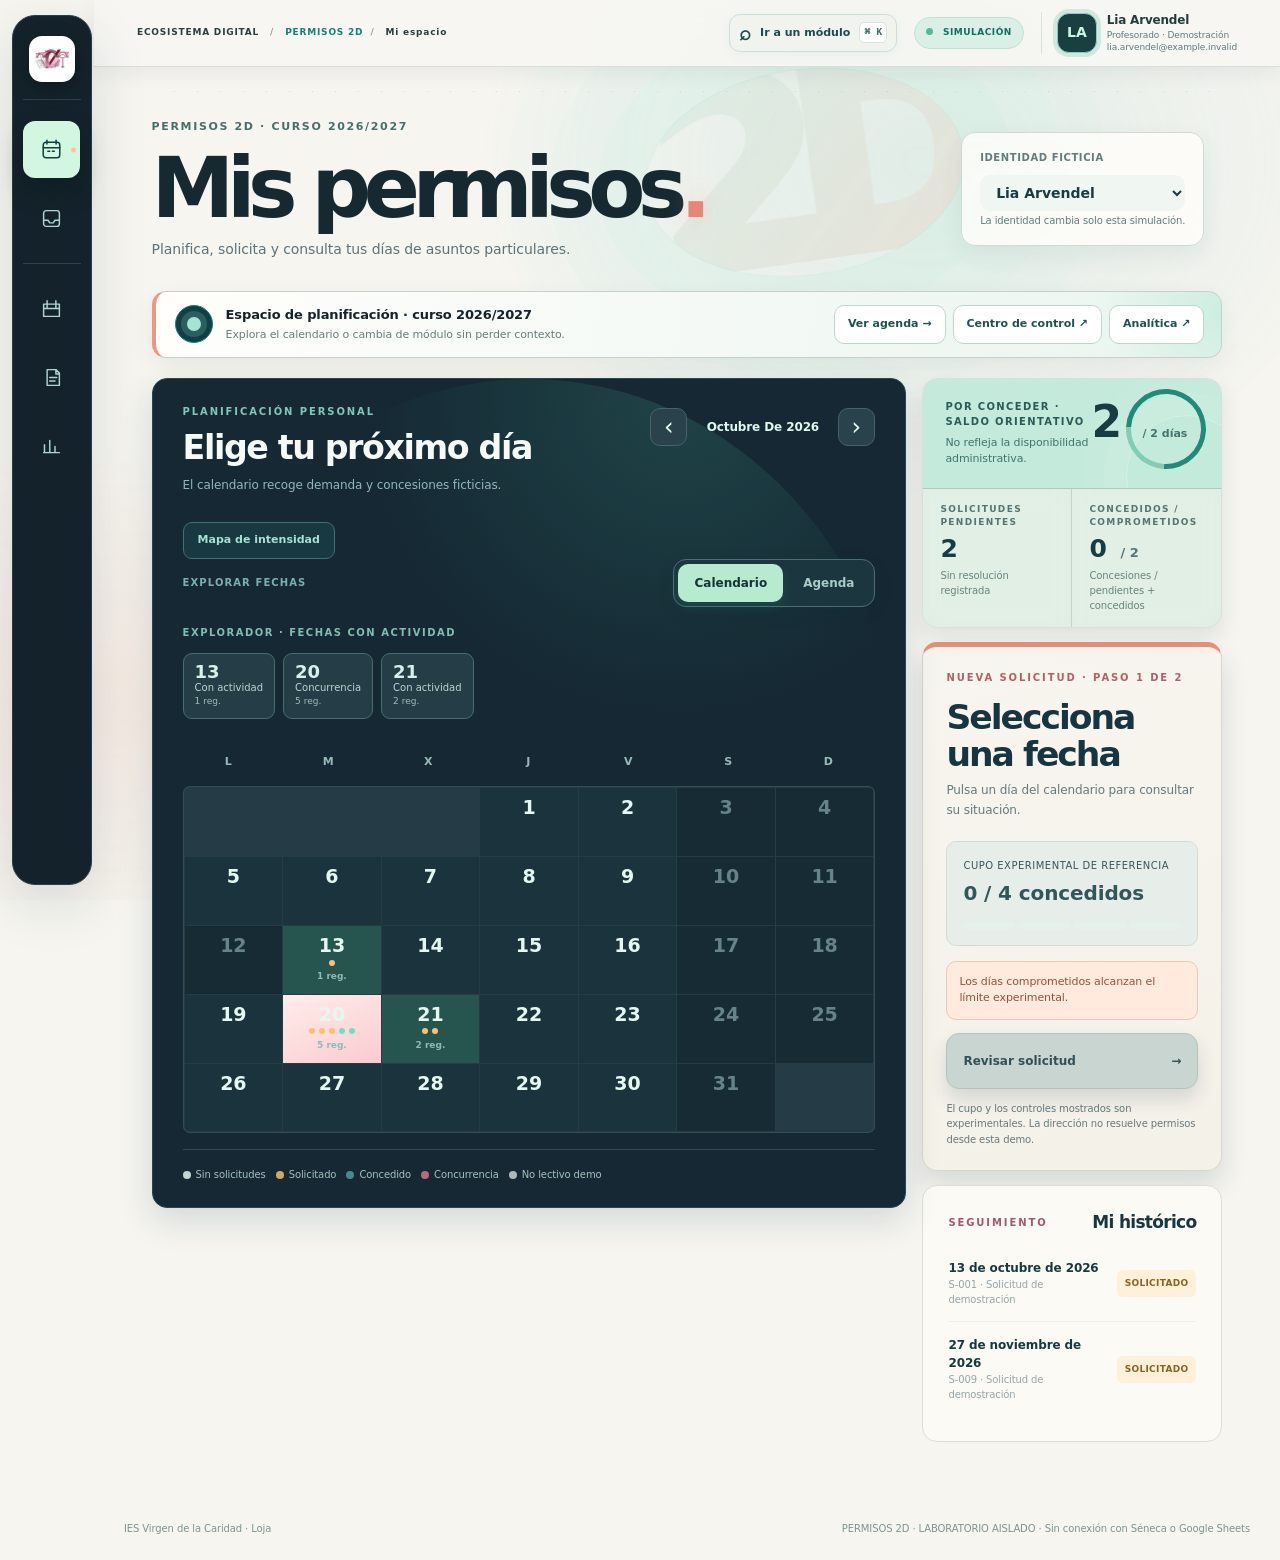
==== commit 011e89dc: "Add files via upload" ====
--- a/index.html
+++ b/index.html
@@ -35,7 +35,7 @@
     <div class="director-tabs" role="navigation" aria-label="Secciones de Dirección"><button type="button" data-route="inbox" class="tab active">Bandeja</button><button type="button" data-route="calendar" class="tab">Calendario</button><button type="button" data-route="ledger" class="tab">Resoluciones</button><button type="button" data-route="analytics" class="tab">Analítica y memoria</button></div>
     <section id="inboxPage" class="director-page"><div class="director-metrics" id="directorMetrics"></div><div class="inbox-layout"><section class="surface inbox-card"><div class="section-head"><div><span class="eyebrow">BANDEJA OPERATIVA</span><h2>Solicitudes registradas</h2><p>Selecciona un expediente para consultar su contexto.</p></div></div><div class="filters"><input id="queueSearch" type="search" placeholder="Buscar docente o fecha" aria-label="Buscar docente o fecha"><select id="queueFilter" aria-label="Filtrar por estado"><option value="ALL">Todos los estados</option><option>SOLICITADO</option><option>CONCEDIDO</option><option>DENEGADO</option><option>DISFRUTADO</option></select></div><div class="table-wrap"><table><thead><tr><th>FECHA SOLICITADA</th><th>DOCENTE DEMO</th><th>ESTADO</th><th>EXPEDIENTE</th></tr></thead><tbody id="queueBody"></tbody></table></div></section><aside class="surface case-panel" id="casePanel"><span class="eyebrow">EXPEDIENTE · CONTEXTO</span><h2 id="caseTitle">Selecciona un expediente</h2><p id="caseMeta" class="muted">Información descriptiva para revisión humana.</p><div id="caseNumbers" class="case-numbers"></div><div id="caseApplicants" class="case-applicants"></div><div class="case-rule"><strong>Criterios y límites</strong><p>Cupo orientativo de 4, sin adjudicación automática. La priorización, el calendario y los plazos requieren contraste normativo. Las concesiones preexistentes no se desplazan en esta demo.</p></div></aside></div></section>
     <section id="calendarPage" class="director-page" hidden><div class="admin-calendar-layout"><section class="surface calendar-surface"><div class="section-head"><div><span class="eyebrow">OCUPACIÓN DEL CENTRO</span><h2>Calendario de concurrencias</h2><p>Fechas con solicitudes y concesiones registradas en el laboratorio.</p></div><div class="month-switch"><button id="adminPrev" type="button" class="icon-button" aria-label="Mes anterior">‹</button><strong id="adminMonth"></strong><button id="adminNext" type="button" class="icon-button" aria-label="Mes siguiente">›</button></div></div><div class="weekdays" aria-hidden="true"><span>L</span><span>M</span><span>X</span><span>J</span><span>V</span><span>S</span><span>D</span></div><div class="calendar-grid" id="adminCalendar"></div><div class="legend"><span><i class="legend-dot pending-dot"></i>Solicitado</span><span><i class="legend-dot granted-dot"></i>Concedido</span><span><i class="legend-dot conflict-dot"></i>Concurrencia</span><span><i class="legend-dot off-dot"></i>No lectivo demo</span></div></section><aside class="surface calendar-context" id="adminDateContext"><span class="eyebrow">DETALLE DE OCUPACIÓN</span><h2>Selecciona una fecha</h2><p>Consulta las solicitudes del día y los espacios sin conceder.</p></aside></div></section>
-    <section id="ledgerPage" class="director-page" hidden><div class="ledger-layout"><section class="surface ledger-form-card"><span class="eyebrow">REGISTRO EXPERIMENTAL · NO PERSISTENTE</span><h2>Documentar una resolución ficticia</h2><p class="muted">Las decisiones se conservan solo durante esta sesión. No conceden ni deniegan un permiso real.</p><form id="decisionForm"><label>Solicitud de referencia<select id="decisionRequest" required></select></label><div class="form-row"><label>Resultado<select id="decisionOutcome"><option>CONCEDIDO</option><option>DENEGADO</option></select></label><label>Fecha de resolución<input id="decisionDate" type="date" required></label></div><label>Motivación<input id="decisionReason" maxlength="220" required placeholder="Motivo concreto de la simulación"></label><label>Referencia del criterio<input id="decisionRule" maxlength="160" required placeholder="Referencia demostrativa o pendiente de validar"></label><label>Observaciones<textarea id="decisionNotes" rows="3" maxlength="400" placeholder="Opcional"></textarea></label><div class="form-buttons"><button id="resetDecision" type="reset" class="secondary-button">Limpiar</button><button class="primary-button" type="submit">Registrar resolución ficticia</button></div><p role="status" id="decisionFeedback" class="form-feedback" aria-live="polite"></p></form></section><section class="surface ledger-history"><span class="eyebrow">TRAZABILIDAD DE SESIÓN</span><h2>Historial de resoluciones</h2><div id="decisionHistory"></div></section></div></section>
+    <section id="ledgerPage" class="director-page" hidden><div class="ledger-layout"><section class="surface ledger-form-card"><span class="eyebrow">REGISTRO EXPERIMENTAL · NO PERSISTENTE</span><h2>Documentar una resolución ficticia</h2><p class="muted">Las decisiones se conservan solo durante esta sesión. No conceden ni deniegan un permiso real.</p><form id="decisionForm"><label>Solicitud de referencia<select id="decisionRequest" required></select></label><div class="form-row"><label>Resultado<select id="decisionOutcome"><option>CONCEDIDO</option><option>DENEGADO</option></select></label><label>Fecha de resolución<input id="decisionDate" type="date" required></label></div><label>Motivación<select id="decisionReason" required><option value="">Seleccionar motivación</option><option value="Concurrencia de solicitudes — revisión pendiente">Concurrencia de solicitudes — revisión pendiente</option><option value="Comprobación de requisitos — revisión pendiente">Comprobación de requisitos — revisión pendiente</option><option value="Incidencia documental — revisión pendiente">Incidencia documental — revisión pendiente</option><option value="Otra motivación documentada en observaciones">Otra motivación documentada en observaciones</option></select></label><label>Referencia del criterio<select id="decisionRule" required><option value="">Seleccionar referencia</option><option value="Pendiente de contraste con Instrucción 10/2025">Instrucción 10/2025 — pendiente de contraste</option><option value="Criterio de centro pendiente de validación documental">Criterio de centro — pendiente de validación</option><option value="Sin referencia validada — simulación">Sin referencia validada — simulación</option></select></label><p class="legal-note">Opciones descriptivas de laboratorio: no constituyen causas legales de concesión o denegación ni autorizan resoluciones.</p><label>Observaciones<textarea id="decisionNotes" rows="3" maxlength="400" placeholder="Opcional"></textarea></label><div class="form-buttons"><button id="resetDecision" type="reset" class="secondary-button">Limpiar</button><button class="primary-button" type="submit">Registrar resolución ficticia</button></div><p role="status" id="decisionFeedback" class="form-feedback" aria-live="polite"></p></form></section><section class="surface ledger-history"><span class="eyebrow">TRAZABILIDAD DE SESIÓN</span><h2>Historial de resoluciones</h2><div id="decisionHistory"></div></section></div></section>
     <section id="analyticsPage" class="director-page" hidden><div class="analytics-toolbar"><div><span class="eyebrow">ANALÍTICA DESCRIPTIVA</span><h2>Demanda y memoria</h2><p class="muted">Indicadores exploratorios basados exclusivamente en datos sintéticos.</p></div><div class="analytics-actions"><label>Periodo<select id="periodFilter"><option value="all">Curso completo</option><option value="1">Primer trimestre</option><option value="2">Segundo trimestre</option><option value="3">Tercer trimestre</option></select></label><button id="printReport" type="button" class="primary-button print-button">Preparar informe imprimible ↗</button></div></div><div class="analytics-kpis" id="analyticsKpis"></div><div class="analytics-panels"><section class="surface chart-card"><div class="chart-head"><h3>Demanda mensual</h3><span>Solicitudes por fecha solicitada</span></div><div id="monthlyChart"></div></section><section class="surface chart-card"><div class="chart-head"><h3>Distribución semanal</h3><span>Días de lunes a viernes</span></div><div id="weekdayChart"></div></section><section class="surface chart-card"><div class="chart-head"><h3>Fechas más demandadas</h3><span>Solicitudes y concurrencias</span></div><div id="topDates"></div></section><section class="surface chart-card"><div class="chart-head"><h3>Próximos a no lectivos</h3><span>Adyacencia · no se infiere intención</span></div><div id="adjacentChart"></div></section><section class="surface chart-card"><div class="chart-head"><h3>Resoluciones y motivos</h3><span>Solo motivos expresamente registrados</span></div><div id="decisionChart"></div></section><section class="surface chart-card"><div class="chart-head"><h3>Criterios consignados</h3><span>Historial experimental de la sesión</span></div><div id="rulesChart"></div></section></div><p class="analytics-limitation">Limitaciones: los datos no proceden del centro; el calendario de la demo no representa el calendario oficial completo. La proximidad a días no lectivos no demuestra motivación. La fecha solicitada, la fecha de solicitud, la resolución y el disfrute efectivo deben registrarse por separado en el sistema real. Los informes definitivos exigirán validación normativa, estadística y documental.</p></section>
    </section>
   </main>
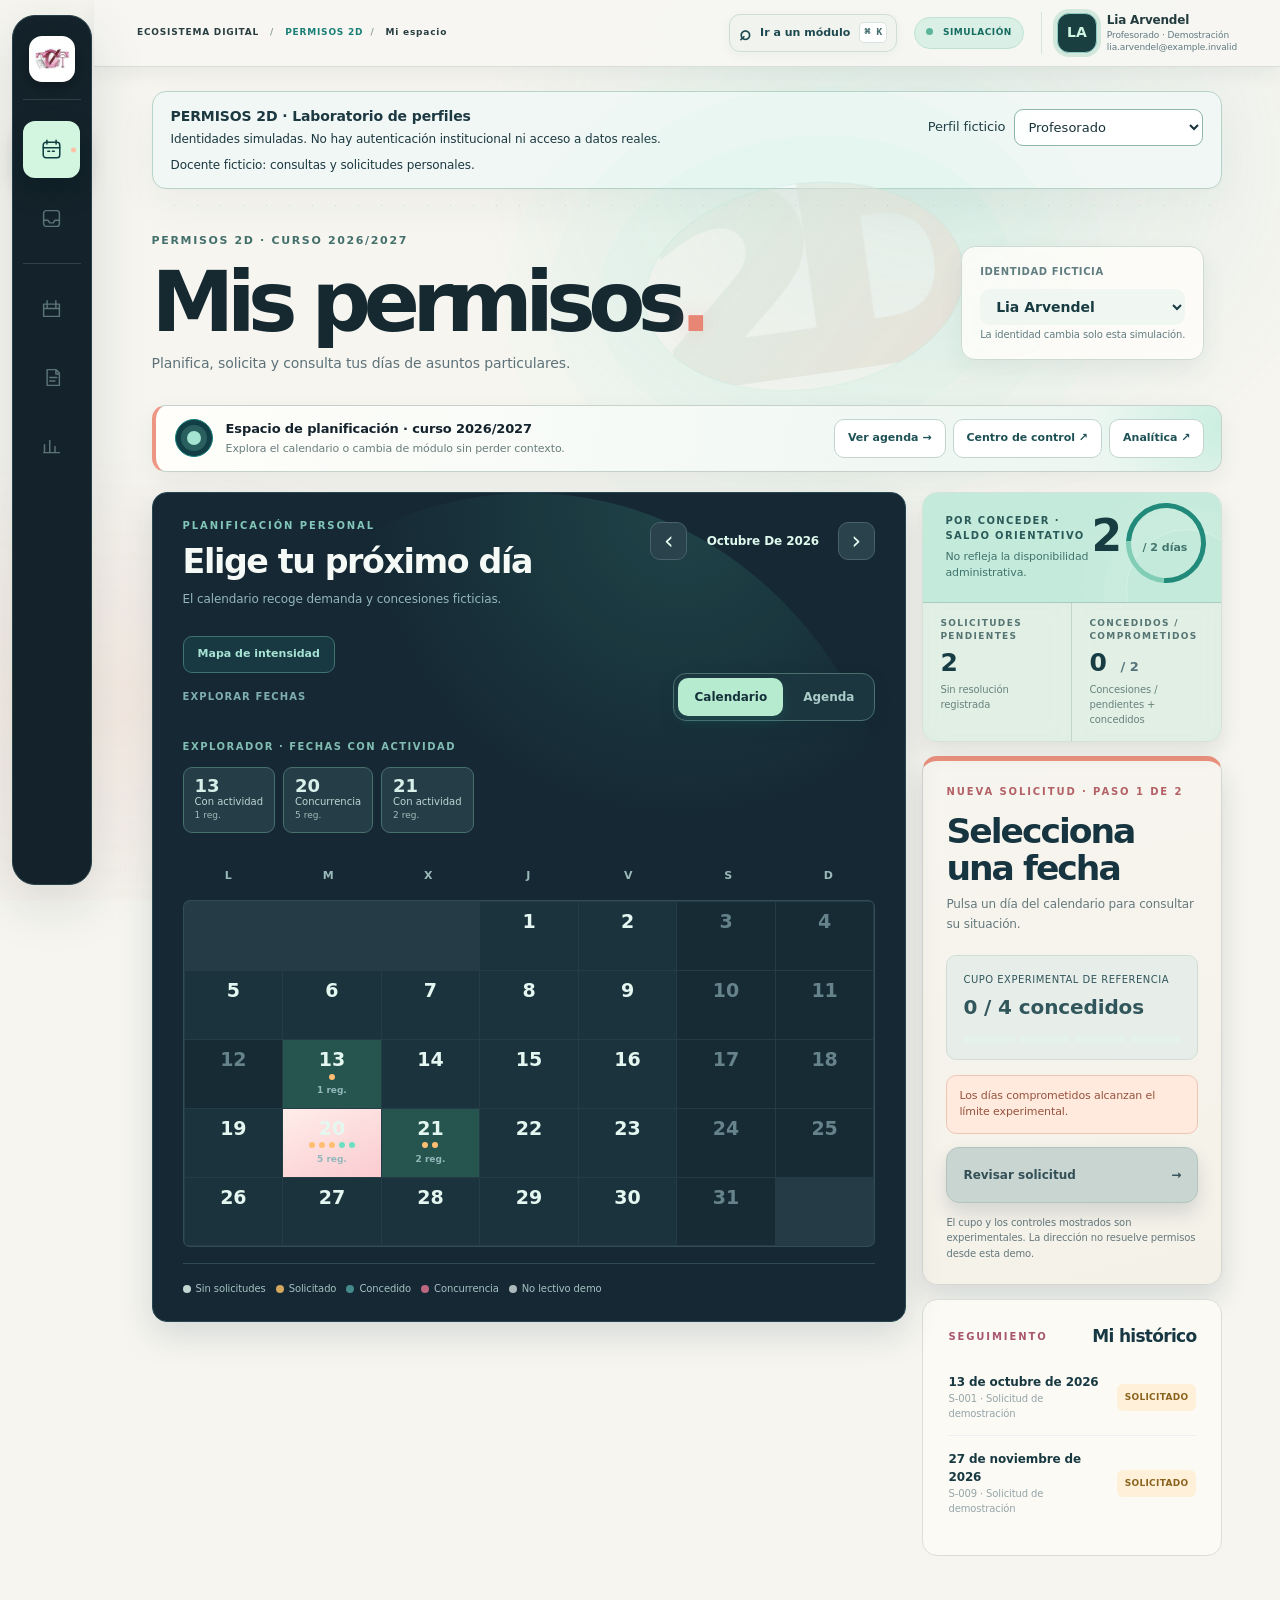
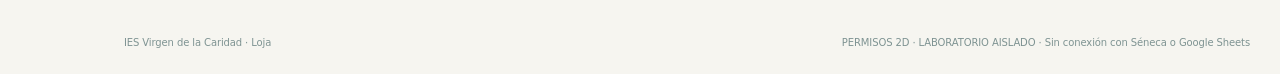
==== commit a50f92cc: "Integrar perfiles de laboratorio · Fase 3." ====
--- a/index.html
+++ b/index.html
@@ -22,6 +22,22 @@
  <div class="workspace">
   <header class="topbar"><div class="top-left"><button id="menuToggle" class="icon-button menu-trigger" type="button" aria-label="Abrir menú" aria-expanded="false">☰</button><div class="breadcrumbs">ECOSISTEMA DIGITAL <span>/</span> <b>PERMISOS 2D</b><span>/</span> <strong id="breadcrumb">Mi espacio</strong></div></div><div class="top-actions"><span class="demo-label"><span class="green-dot"></span> SIMULACIÓN</span><div class="account"><span class="account-avatar" id="avatar">LA</span><span class="account-info"><strong id="identityName">Lia Arvendel</strong><small id="identityRole">Profesorado · Identidad inventada</small><small id="identityEmail">lia.arvendel@example.invalid</small></span></div></div></header>
   <main id="main">
+ <section id="roleLab" class="surface" aria-labelledby="roleLabTitle" style="margin-bottom:16px;padding:14px 18px;background:#f1f7f5;color:#1c3840;border:1px solid #b7d2c9;border-radius:14px">
+ <div style="display:flex;align-items:center;justify-content:space-between;flex-wrap:wrap;gap:12px">
+ <div><strong id="roleLabTitle">PERMISOS 2D · Laboratorio de perfiles</strong><p style="margin:3px 0 0;font-size:12px">Identidades simuladas. No hay autenticación institucional ni acceso a datos reales.</p></div>
+ <label for="roleLabSelect" style="display:flex;align-items:center;gap:9px;font-size:13px">Perfil ficticio
+ <select id="roleLabSelect" style="min-width:180px;max-width:100%;padding:9px;border:1px solid #90b5a9;border-radius:9px;background:white;color:#173238">
+ <option value="teacher">Profesorado</option><option value="director">Dirección</option><option value="technician">Administración técnica</option><option value="denied">Cuenta no autorizada</option>
+ </select></label></div><p id="roleLabMessage" role="status" aria-live="polite" style="margin:8px 0 0;font-size:12px"></p>
+ </section>
+ <section id="roleLabTechnical" hidden class="surface" style="padding:22px;margin-bottom:20px">
+ <span class="eyebrow">ADMINISTRACIÓN TÉCNICA · SIMULACIÓN</span><h1 style="font-size:28px;margin:10px 0">Diagnóstico del laboratorio</h1>
+ <p>Fuente: datos sintéticos en memoria. Persistencia: desactivada. Google Workspace: no conectado. Séneca: no conectado.</p>
+ <p>Este perfil no puede conceder, denegar, importar ni modificar permisos. Los errores técnicos deben registrarse sin datos personales.</p>
+ </section>
+ <section id="roleLabDenied" hidden class="surface" role="alert" style="padding:22px;margin-bottom:20px">
+ <h2>Acceso no autorizado · Simulación</h2><p>Esta identidad ficticia no puede acceder a las vistas del laboratorio.</p></section>
+ 
    <section id="teacherView" class="route-view">
     <div class="intro-line"><div><span class="eyebrow">PERMISOS 2D · CURSO 2026/2027</span><h1>Mis permisos<span class="accent">.</span></h1><p>Planifica, solicita y consulta tus días de asuntos particulares.</p></div><div class="switch-person"><label for="teacherSelect">IDENTIDAD FICTICIA</label><select id="teacherSelect" aria-label="Elegir docente ficticio"></select><small>La identidad cambia solo esta simulación.</small></div></div>
     <div class="teacher-summary" id="teacherSummary" aria-live="polite"></div>
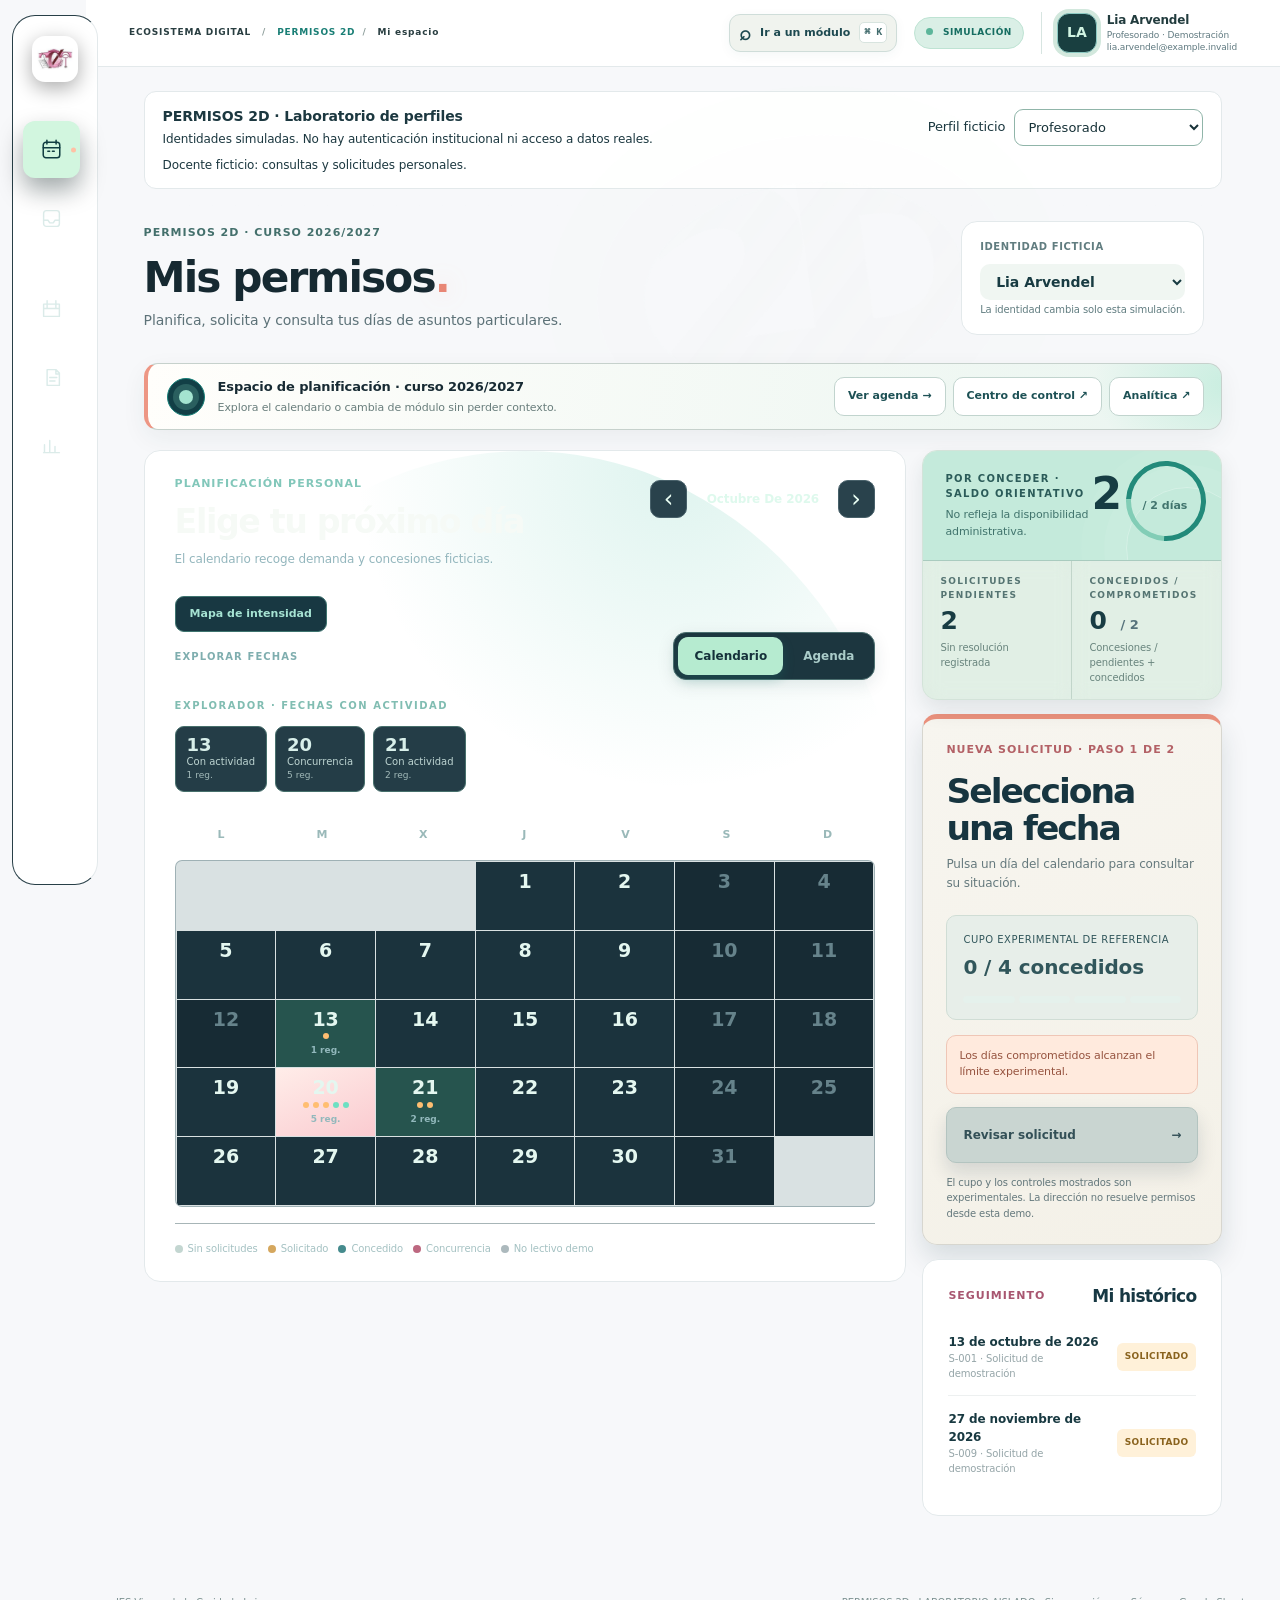
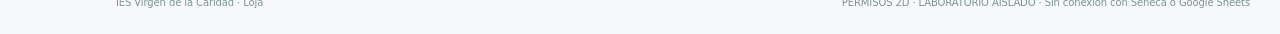
==== commit ee09a40b: "Rediseño visual PERMISOS 2D · UX 2.0." ====
--- a/index.html
+++ b/index.html
@@ -1,5 +1,5 @@
 <!doctype html>
-<html lang="es"><head><meta charset="utf-8"><meta name="viewport" content="width=device-width,initial-scale=1"><meta name="color-scheme" content="light"><title>PERMISOS 2D · Atelier interactivo · Laboratorio</title><meta name="description" content="Laboratorio de diseño de PERMISOS 2D. Datos sintéticos, sin conexión administrativa."><link rel="stylesheet" href="styles.css"><link rel="stylesheet" href="premium.css"><link rel="stylesheet" href="studio.css"><link rel="stylesheet" href="atelier.css"></head>
+<html lang="es"><head><meta charset="utf-8"><meta name="viewport" content="width=device-width,initial-scale=1"><meta name="color-scheme" content="light"><title>PERMISOS 2D · Atelier interactivo · Laboratorio</title><meta name="description" content="Laboratorio de diseño de PERMISOS 2D. Datos sintéticos, sin conexión administrativa."><link rel="stylesheet" href="styles.css"><link rel="stylesheet" href="premium.css"><link rel="stylesheet" href="studio.css"><link rel="stylesheet" href="atelier.css"><link rel="stylesheet" href="ux20.css"></head>
 <body>
 <div class="app-shell">
  <div class="nav-backdrop" id="navBackdrop" hidden></div>
--- a/ux20.css
+++ b/ux20.css
@@ -0,0 +1,33 @@
+
+/* PERMISOS 2D UX 2.0 — override visual de laboratorio. No cambia lógica ni permisos. */
+:root{--ux-bg:#f7f8fa;--ux-paper:#fff;--ux-ink:#172a33;--ux-muted:#657780;--ux-line:#e3e9eb;--ux-primary:#147d79}
+body{background:var(--ux-bg)!important;color:var(--ux-ink)!important;font-family:Inter,system-ui,-apple-system,BlinkMacSystemFont,"Segoe UI",sans-serif!important}
+.app-shell{background:var(--ux-bg)!important}
+.workspace,main{background:var(--ux-bg)!important}
+.sidebar{background:#fff!important;border-right:1px solid var(--ux-line)!important;box-shadow:none!important}
+.sidebar .brand,.sidebar .school,.sidebar .sidebar-caption,.sidebar .side-hint,.sidebar .sidebar-bottom{color:var(--ux-muted)!important}
+.side-link{color:#4b606a!important;border-radius:12px!important}
+.side-link.active,.side-link[aria-current="page"]{background:#e7f4f1!important;color:#0a625d!important;box-shadow:none!important}
+.side-link.active .nav-ico{color:#0a625d!important}
+.topbar{background:rgba(255,255,255,.97)!important;box-shadow:none!important;border-bottom:1px solid var(--ux-line)!important}
+.surface,.switch-person,.teacher-summary,.teacher-rail,.request-panel,.calendar-surface,.chart-card,.analytics-card,.case-panel,.director-metrics,.director-metric,.intro-line,.jump-bar,.director-toolbar{box-shadow:none!important}
+.surface,.switch-person,.request-panel,.calendar-surface,.chart-card{background:#fff!important;border:1px solid var(--ux-line)!important;border-radius:16px!important}
+h1,.page-title,.hero-title,.intro-line h1,.teacher-intro h1,.director-intro h1{font-size:clamp(29px,3.3vw,48px)!important;line-height:1.12!important;letter-spacing:-.045em!important;max-width:100%!important}
+.eyebrow,.sidebar-caption{letter-spacing:.09em!important;font-size:11px!important}
+.intro-line{min-height:auto!important;padding-top:16px!important;padding-bottom:16px!important;margin-bottom:12px!important;background:transparent!important}
+.intro-line:before,.intro-line:after,.hero-art,.hero-watermark,.orb,.glow,.halo{opacity:.06!important}
+.teacher-summary,.director-metrics{border-radius:14px!important}
+.teacher-summary{background:#eaf5f2!important;color:#163d3a!important}
+.calendar-surface{background:#fff!important;color:var(--ux-ink)!important}
+.calendar-surface .section-head,.calendar-surface .month-switch{color:var(--ux-ink)!important}
+button,input,select,textarea{font-family:inherit!important}
+button{transition:background .12s ease,border-color .12s ease!important}
+button:focus-visible,select:focus-visible,input:focus-visible{outline:3px solid #73bfb3!important;outline-offset:2px}
+button[type=submit],.primary-button{border-radius:10px!important}
+.teacher-layout{gap:16px!important}
+#roleLab,#roleLabPanel,.role-lab,.lab-panel{border-radius:12px!important;box-shadow:none!important}
+#teacherView,#directorView{max-width:1320px!important;margin-inline:auto!important}
+@media(min-width:901px){.sidebar{width:86px!important}.workspace{margin-left:86px!important}}
+@media(max-width:900px){.workspace{margin-left:0!important}.teacher-layout{grid-template-columns:1fr!important}}
+@media(max-width:600px){.workspace main{padding:14px!important}.intro-line{padding:12px 0!important}.teacher-layout{gap:12px!important}.topbar{padding:10px 14px!important}.teacher-summary,.surface{border-radius:12px!important}h1,.page-title,.intro-line h1{font-size:32px!important}}
+@media(prefers-reduced-motion:reduce){*,*:before,*:after{animation-duration:.01ms!important;transition-duration:.01ms!important}}
